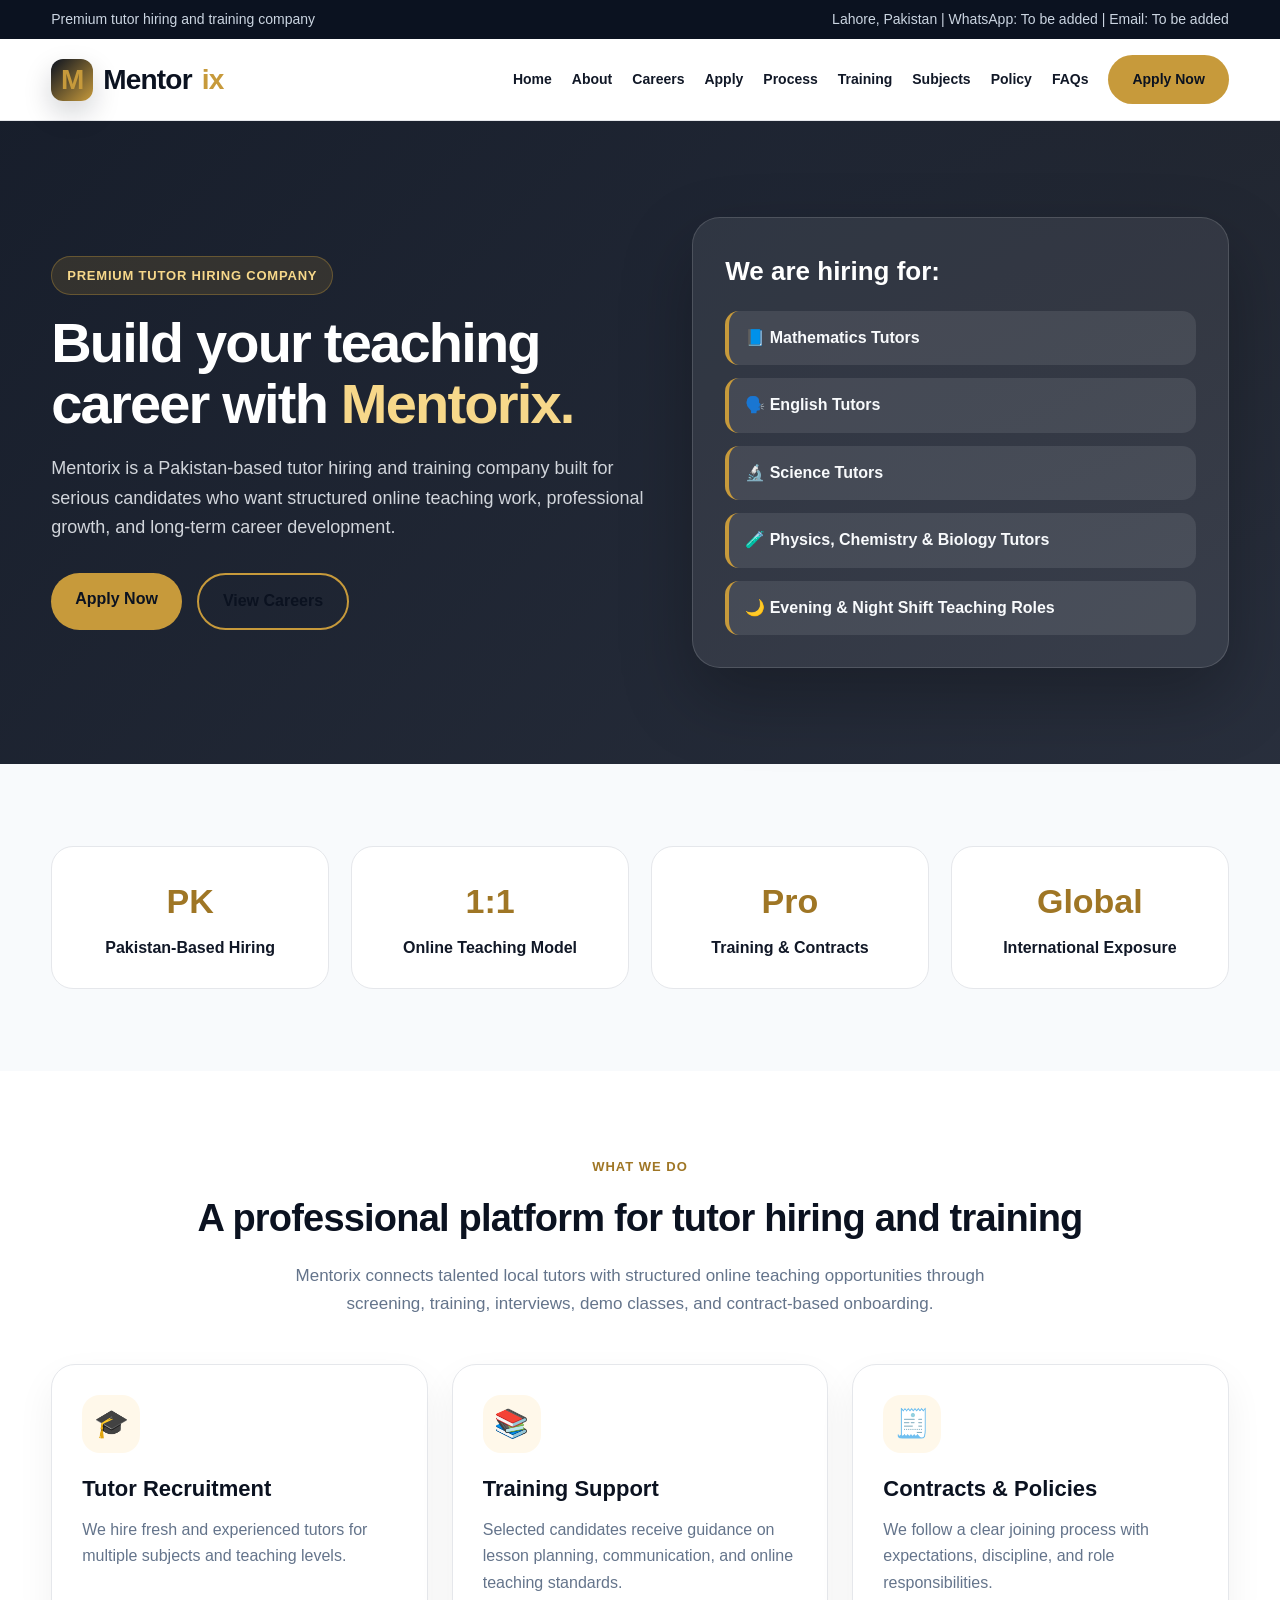
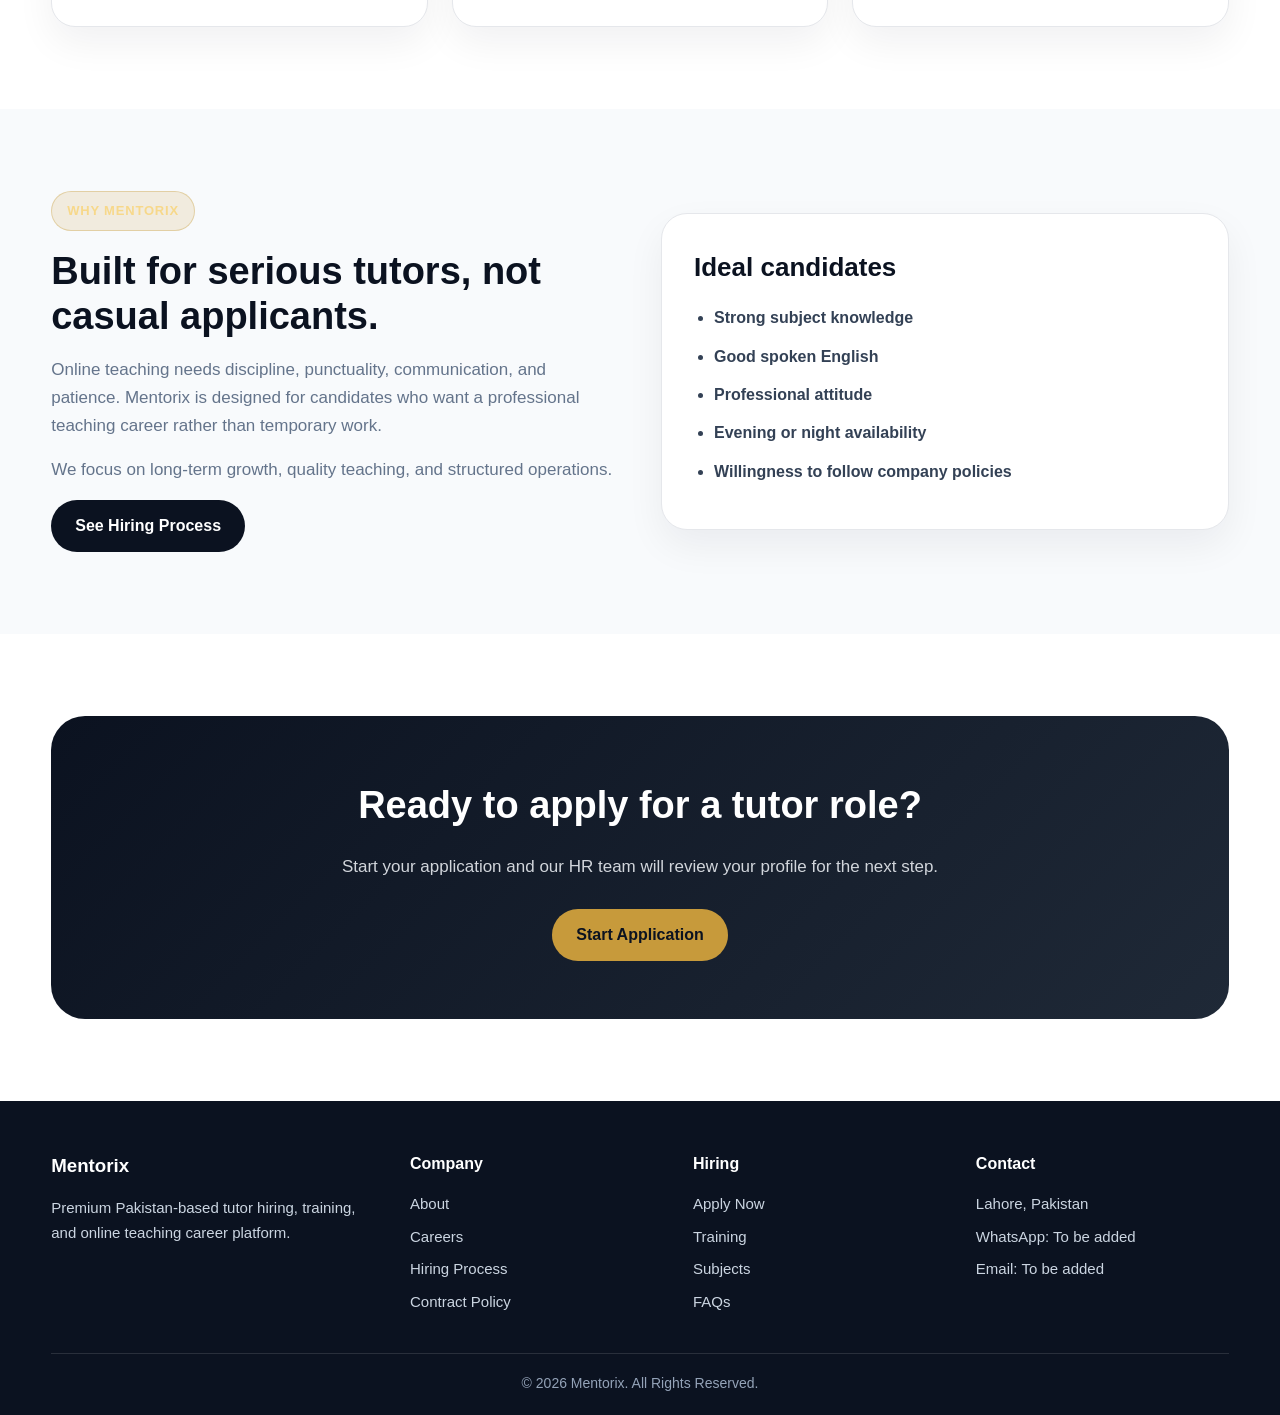
==== index.html @ f1aac7a6 "Add files via upload" ====
<!DOCTYPE html>
<html lang="en">
<head>
  <meta charset="UTF-8">
  <meta name="viewport" content="width=device-width, initial-scale=1.0">
  <title>Mentorix | Online Teaching Jobs in Pakistan</title>
  <meta name="description" content="Premium Pakistan-based tutor hiring and training company.">
  <link rel="stylesheet" href="style.css">
</head>
<body>
  <div class="topbar">
    <div class="container">
      <span>Premium tutor hiring and training company</span>
      <span>Lahore, Pakistan | WhatsApp: To be added | Email: To be added</span>
    </div>
  </div>
  <header>
    <div class="container navbar">
      <a href="index.html" class="logo"><span class="logo-mark">M</span> Mentor<span>ix</span></a>
      <nav><ul><li><a href="index.html">Home</a></li><li><a href="about.html">About</a></li><li><a href="careers.html">Careers</a></li><li><a href="apply.html">Apply</a></li><li><a href="hiring-process.html">Process</a></li><li><a href="training.html">Training</a></li><li><a href="subjects.html">Subjects</a></li><li><a href="contract-policy.html">Policy</a></li><li><a href="faqs.html">FAQs</a></li><li><a class="btn" href="apply.html">Apply Now</a></li></ul></nav>
    </div>
  </header>

  <main>
    <section class="hero">
  <div class="container hero-grid">
    <div>
      <span class="badge">Premium Tutor Hiring Company</span>
      <h1>Build your teaching career with <span>Mentorix.</span></h1>
      <p>Mentorix is a Pakistan-based tutor hiring and training company built for serious candidates who want structured online teaching work, professional growth, and long-term career development.</p>
      <div class="hero-actions">
        <a href="apply.html" class="btn">Apply Now</a>
        <a href="careers.html" class="btn outline">View Careers</a>
      </div>
    </div>
    <div class="hero-panel">
      <h3>We are hiring for:</h3>
      <div class="panel-list">
        <div>📘 Mathematics Tutors</div>
        <div>🗣️ English Tutors</div>
        <div>🔬 Science Tutors</div>
        <div>🧪 Physics, Chemistry & Biology Tutors</div>
        <div>🌙 Evening & Night Shift Teaching Roles</div>
      </div>
    </div>
  </div>
</section>
    
<section class="light">
  <div class="container grid-4">
    <div class="stat"><h3>PK</h3><p>Pakistan-Based Hiring</p></div>
    <div class="stat"><h3>1:1</h3><p>Online Teaching Model</p></div>
    <div class="stat"><h3>Pro</h3><p>Training & Contracts</p></div>
    <div class="stat"><h3>Global</h3><p>International Exposure</p></div>
  </div>
</section>

<section>
  <div class="container">
    <div class="section-title">
      <span>What We Do</span>
      <h2>A professional platform for tutor hiring and training</h2>
      <p>Mentorix connects talented local tutors with structured online teaching opportunities through screening, training, interviews, demo classes, and contract-based onboarding.</p>
    </div>
    <div class="grid-3">
      <div class="card"><div class="icon">🎓</div><h3>Tutor Recruitment</h3><p>We hire fresh and experienced tutors for multiple subjects and teaching levels.</p></div>
      <div class="card"><div class="icon">📚</div><h3>Training Support</h3><p>Selected candidates receive guidance on lesson planning, communication, and online teaching standards.</p></div>
      <div class="card"><div class="icon">🧾</div><h3>Contracts & Policies</h3><p>We follow a clear joining process with expectations, discipline, and role responsibilities.</p></div>
    </div>
  </div>
</section>

<section class="light">
  <div class="container two-col">
    <div class="content">
      <span class="badge">Why Mentorix</span>
      <h2>Built for serious tutors, not casual applicants.</h2>
      <p>Online teaching needs discipline, punctuality, communication, and patience. Mentorix is designed for candidates who want a professional teaching career rather than temporary work.</p>
      <p>We focus on long-term growth, quality teaching, and structured operations.</p>
      <a href="hiring-process.html" class="btn dark">See Hiring Process</a>
    </div>
    <div class="list-box">
      <h3>Ideal candidates</h3>
      <ul>
        <li>Strong subject knowledge</li>
        <li>Good spoken English</li>
        <li>Professional attitude</li>
        <li>Evening or night availability</li>
        <li>Willingness to follow company policies</li>
      </ul>
    </div>
  </div>
</section>

<section>
  <div class="container">
    <div class="cta">
      <h2>Ready to apply for a tutor role?</h2>
      <p>Start your application and our HR team will review your profile for the next step.</p>
      <a href="apply.html" class="btn">Start Application</a>
    </div>
  </div>
</section>

  </main>

  <footer>
    <div class="container footer-grid">
      <div>
        <h3>Mentorix</h3>
        <p>Premium Pakistan-based tutor hiring, training, and online teaching career platform.</p>
      </div>
      <div>
        <h4>Company</h4>
        <a href="about.html">About</a>
        <a href="careers.html">Careers</a>
        <a href="hiring-process.html">Hiring Process</a>
        <a href="contract-policy.html">Contract Policy</a>
      </div>
      <div>
        <h4>Hiring</h4>
        <a href="apply.html">Apply Now</a>
        <a href="training.html">Training</a>
        <a href="subjects.html">Subjects</a>
        <a href="faqs.html">FAQs</a>
      </div>
      <div>
        <h4>Contact</h4>
        <p>Lahore, Pakistan</p>
        <p>WhatsApp: To be added</p>
        <p>Email: To be added</p>
      </div>
    </div>
    <div class="container copyright">© 2026 Mentorix. All Rights Reserved.</div>
  </footer>
</body>
</html>
---- style.css ----
:root{
  --midnight:#0b1220;
  --navy:#111827;
  --slate:#334155;
  --muted:#64748b;
  --line:#e5e7eb;
  --soft:#f8fafc;
  --white:#ffffff;
  --gold:#c79a3b;
  --gold-dark:#9f7625;
  --emerald:#0f766e;
  --cream:#fff8ea;
}

*{margin:0;padding:0;box-sizing:border-box}
html{scroll-behavior:smooth}
body{
  font-family: Arial, Helvetica, sans-serif;
  color:var(--slate);
  background:var(--white);
  line-height:1.65;
}
a{text-decoration:none;color:inherit}
.container{width:92%;max-width:1180px;margin:auto}
.topbar{
  background:var(--midnight);
  color:#cbd5e1;
  font-size:14px;
  padding:8px 0;
}
.topbar .container{
  display:flex;
  justify-content:space-between;
  gap:20px;
  flex-wrap:wrap;
}
header{
  background:rgba(255,255,255,.96);
  border-bottom:1px solid var(--line);
  position:sticky;
  top:0;
  z-index:1000;
  backdrop-filter:blur(10px);
}
.navbar{
  display:flex;
  align-items:center;
  justify-content:space-between;
  padding:16px 0;
}
.logo{
  display:flex;
  align-items:center;
  gap:10px;
  font-size:28px;
  font-weight:900;
  color:var(--midnight);
  letter-spacing:-.8px;
}
.logo-mark{
  width:42px;
  height:42px;
  border-radius:12px;
  background:linear-gradient(135deg,var(--midnight),var(--gold));
  color:var(--white);
  display:inline-flex;
  align-items:center;
  justify-content:center;
  font-weight:900;
  box-shadow:0 12px 28px rgba(11,18,32,.18);
}
.logo span{color:var(--gold)}
nav ul{
  display:flex;
  align-items:center;
  gap:20px;
  list-style:none;
}
nav a{
  font-size:14px;
  font-weight:800;
  color:var(--navy);
}
nav a:hover{color:var(--gold-dark)}
.btn{
  display:inline-block;
  background:var(--gold);
  color:var(--midnight);
  padding:13px 24px;
  border-radius:999px;
  font-weight:900;
  border:0;
  cursor:pointer;
  transition:.25s;
}
.btn:hover{background:var(--gold-dark);color:var(--white);transform:translateY(-2px)}
.btn.dark{background:var(--midnight);color:var(--white)}
.btn.dark:hover{background:var(--navy)}
.btn.outline{
  background:transparent;
  border:2px solid var(--gold);
  color:var(--midnight);
}
.btn.outline:hover{background:var(--gold);color:var(--midnight)}
.hero{
  background:
    linear-gradient(135deg,rgba(11,18,32,.95),rgba(17,24,39,.9)),
    radial-gradient(circle at top right,rgba(199,154,59,.35),transparent 35%);
  color:var(--white);
  padding:96px 0;
}
.hero-grid{
  display:grid;
  grid-template-columns:1.05fr .95fr;
  gap:48px;
  align-items:center;
}
.badge{
  display:inline-block;
  background:rgba(199,154,59,.15);
  border:1px solid rgba(199,154,59,.35);
  color:#f7d88a;
  padding:8px 15px;
  border-radius:999px;
  font-size:13px;
  font-weight:900;
  text-transform:uppercase;
  letter-spacing:.8px;
  margin-bottom:18px;
}
.hero h1{
  font-size:56px;
  line-height:1.08;
  margin-bottom:20px;
  letter-spacing:-1.8px;
}
.hero h1 span{color:#f7d88a}
.hero p{
  color:#d1d5db;
  font-size:18px;
  max-width:650px;
  margin-bottom:30px;
}
.hero-actions{display:flex;gap:15px;flex-wrap:wrap}
.hero-panel{
  background:rgba(255,255,255,.08);
  border:1px solid rgba(255,255,255,.14);
  border-radius:28px;
  padding:32px;
  box-shadow:0 30px 70px rgba(0,0,0,.25);
}
.hero-panel h3{font-size:26px;margin-bottom:18px}
.panel-list{display:grid;gap:13px}
.panel-list div{
  background:rgba(255,255,255,.09);
  border-left:4px solid var(--gold);
  padding:14px 16px;
  border-radius:14px;
  color:#f8fafc;
  font-weight:800;
}
section{padding:82px 0}
.page-hero{
  background:linear-gradient(135deg,var(--midnight),#1f2937);
  color:var(--white);
  padding:74px 0;
}
.page-hero h1{
  font-size:46px;
  line-height:1.15;
  margin-bottom:14px;
}
.page-hero p{
  color:#d1d5db;
  max-width:760px;
  font-size:18px;
}
.section-title{text-align:center;margin-bottom:46px}
.section-title span{
  color:var(--gold-dark);
  font-weight:900;
  font-size:13px;
  text-transform:uppercase;
  letter-spacing:1px;
}
.section-title h2{
  font-size:38px;
  color:var(--midnight);
  margin:8px 0 12px;
  letter-spacing:-.8px;
}
.section-title p{
  max-width:760px;
  margin:auto;
  color:var(--muted);
  font-size:17px;
}
.light{background:var(--soft)}
.grid-3{display:grid;grid-template-columns:repeat(3,1fr);gap:24px}
.grid-4{display:grid;grid-template-columns:repeat(4,1fr);gap:22px}
.two-col{display:grid;grid-template-columns:1fr 1fr;gap:42px;align-items:center}
.card{
  background:var(--white);
  border:1px solid var(--line);
  border-radius:24px;
  padding:30px;
  box-shadow:0 16px 38px rgba(15,23,42,.06);
  transition:.25s;
}
.card:hover{transform:translateY(-5px);box-shadow:0 24px 55px rgba(15,23,42,.1)}
.icon{
  width:58px;height:58px;border-radius:18px;
  background:var(--cream);
  color:var(--gold-dark);
  display:flex;align-items:center;justify-content:center;
  font-size:28px;margin-bottom:18px;
}
.card h3{font-size:22px;color:var(--midnight);margin-bottom:10px}
.card p,.card li{color:var(--muted)}
.card ul{padding-left:18px;margin-top:12px}
.card li{margin-bottom:8px}
.content h2{
  font-size:38px;
  color:var(--midnight);
  line-height:1.2;
  margin-bottom:16px;
}
.content p{color:var(--muted);font-size:17px;margin-bottom:16px}
.list-box{
  background:var(--white);
  border:1px solid var(--line);
  border-radius:26px;
  padding:32px;
  box-shadow:0 16px 38px rgba(15,23,42,.06);
}
.list-box h3{color:var(--midnight);font-size:26px;margin-bottom:16px}
.list-box ul{padding-left:20px}
.list-box li{margin-bottom:12px;font-weight:700;color:var(--slate)}
.stat{
  background:var(--white);
  border:1px solid var(--line);
  border-radius:22px;
  text-align:center;
  padding:26px;
}
.stat h3{font-size:34px;color:var(--gold-dark);margin-bottom:6px}
.stat p{font-weight:800;color:var(--navy)}
.step{
  width:48px;height:48px;border-radius:50%;
  background:var(--midnight);
  color:var(--white);
  display:flex;align-items:center;justify-content:center;
  font-weight:900;
  margin-bottom:18px;
}
.subject-box{
  background:var(--white);
  border:1px solid var(--line);
  border-radius:18px;
  padding:24px;
  text-align:center;
  font-weight:900;
  color:var(--midnight);
  box-shadow:0 10px 24px rgba(15,23,42,.04);
}
.form-wrap{
  display:grid;
  grid-template-columns:.9fr 1.1fr;
  gap:34px;
  align-items:start;
}
form,.info-box{
  background:var(--white);
  border:1px solid var(--line);
  border-radius:26px;
  padding:34px;
  box-shadow:0 16px 38px rgba(15,23,42,.06);
}
form h3,.info-box h3{font-size:26px;color:var(--midnight);margin-bottom:16px}
.form-row{display:grid;grid-template-columns:1fr 1fr;gap:16px}
input,select,textarea{
  width:100%;
  padding:14px 16px;
  border:1px solid #cbd5e1;
  border-radius:14px;
  margin-bottom:16px;
  font-size:15px;
  font-family:inherit;
  outline:none;
}
input:focus,select:focus,textarea:focus{
  border-color:var(--gold);
  box-shadow:0 0 0 3px rgba(199,154,59,.15);
}
textarea{min-height:120px;resize:vertical}
.cta{
  background:linear-gradient(135deg,var(--midnight),#1f2937);
  color:var(--white);
  border-radius:34px;
  text-align:center;
  padding:58px 30px;
}
.cta h2{font-size:38px;margin-bottom:16px}
.cta p{max-width:760px;margin:0 auto 28px;color:#d1d5db;font-size:17px}
footer{
  background:var(--midnight);
  color:#cbd5e1;
  padding:50px 0 20px;
}
.footer-grid{
  display:grid;
  grid-template-columns:1.3fr 1fr 1fr 1fr;
  gap:30px;
  margin-bottom:30px;
}
footer h3,footer h4{color:var(--white);margin-bottom:14px}
footer p,footer a{display:block;color:#cbd5e1;font-size:15px;margin-bottom:8px}
.copyright{
  border-top:1px solid rgba(255,255,255,.12);
  padding-top:18px;
  text-align:center;
  color:#94a3b8;
  font-size:14px;
}
@media(max-width:980px){
  .hero-grid,.two-col,.form-wrap{grid-template-columns:1fr}
  .grid-3{grid-template-columns:repeat(2,1fr)}
  .grid-4,.footer-grid{grid-template-columns:repeat(2,1fr)}
  .hero h1{font-size:42px}
}
@media(max-width:720px){
  nav ul{display:none}
  .hero{padding:70px 0}
  .hero h1{font-size:36px}
  .page-hero h1,.section-title h2,.content h2,.cta h2{font-size:30px}
  .grid-3,.grid-4,.footer-grid,.form-row{grid-template-columns:1fr}
  .hero-panel,form,.info-box,.list-box{padding:26px}
}
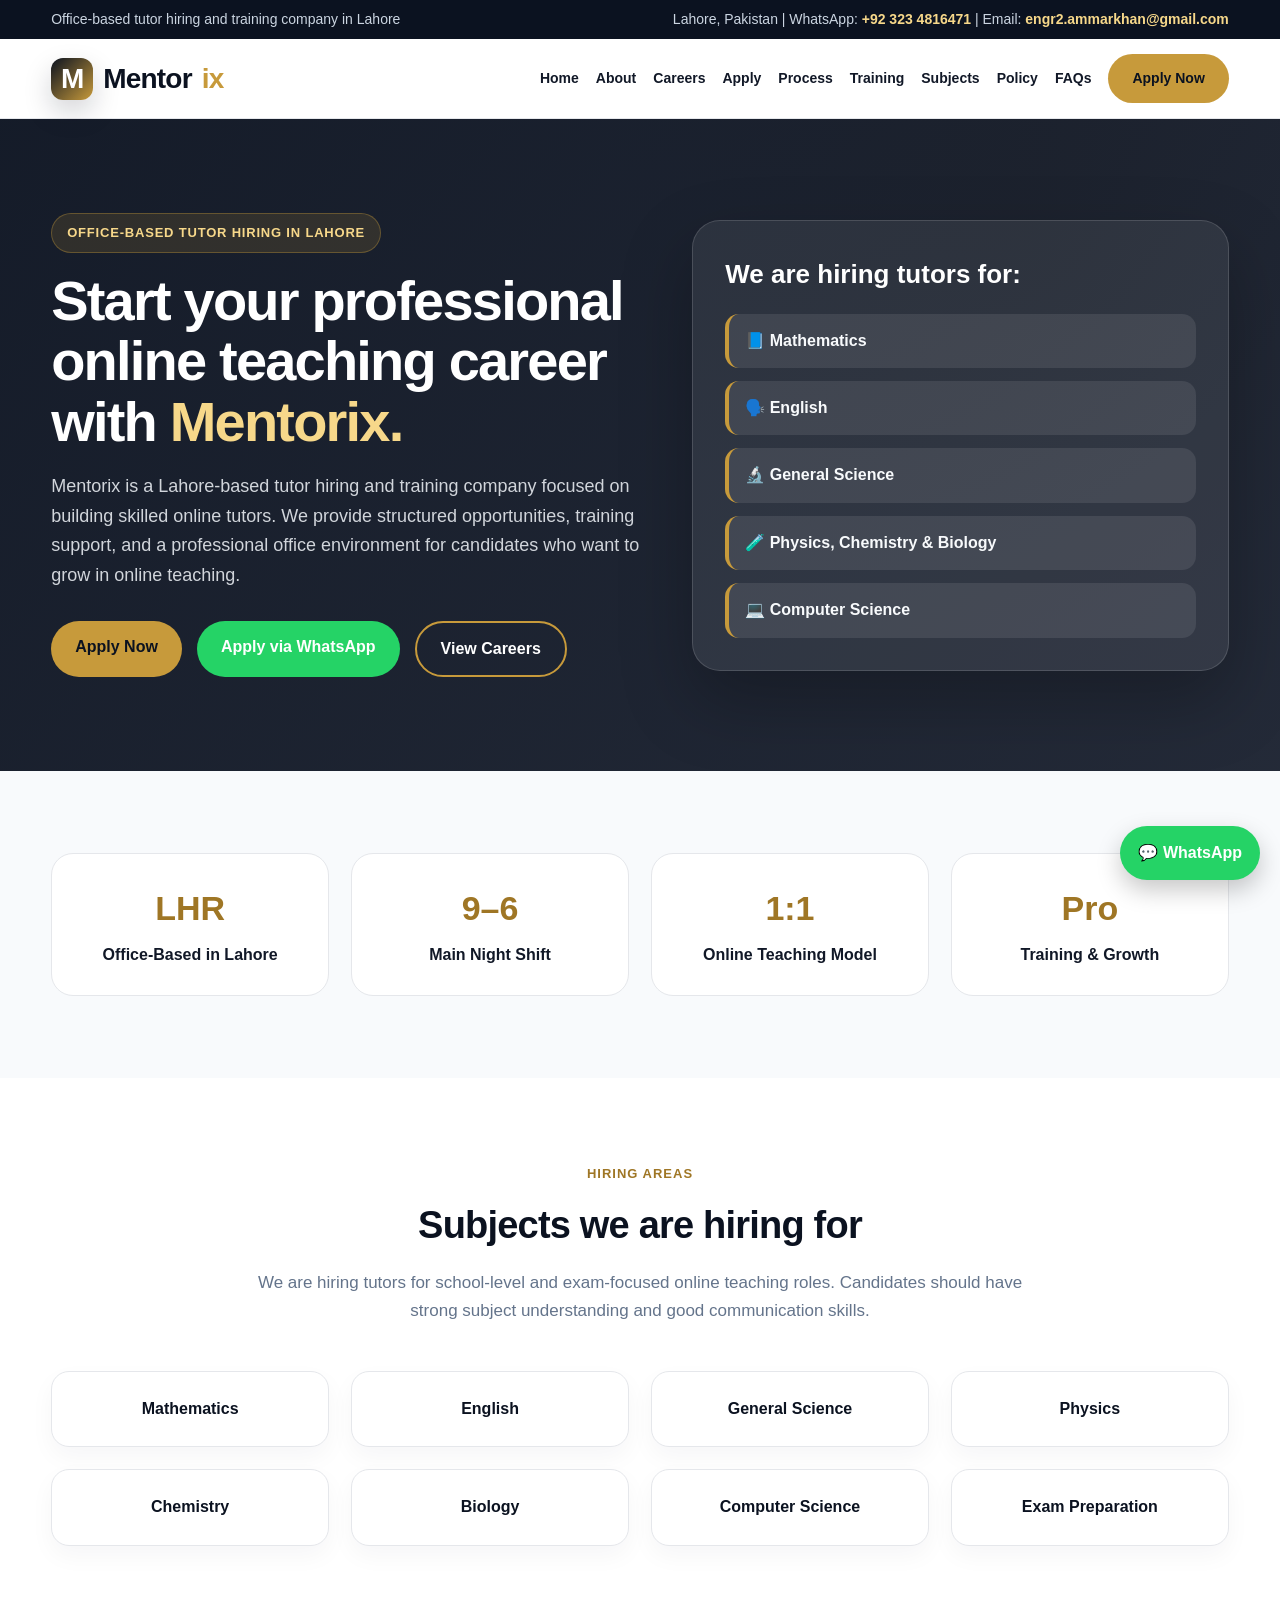
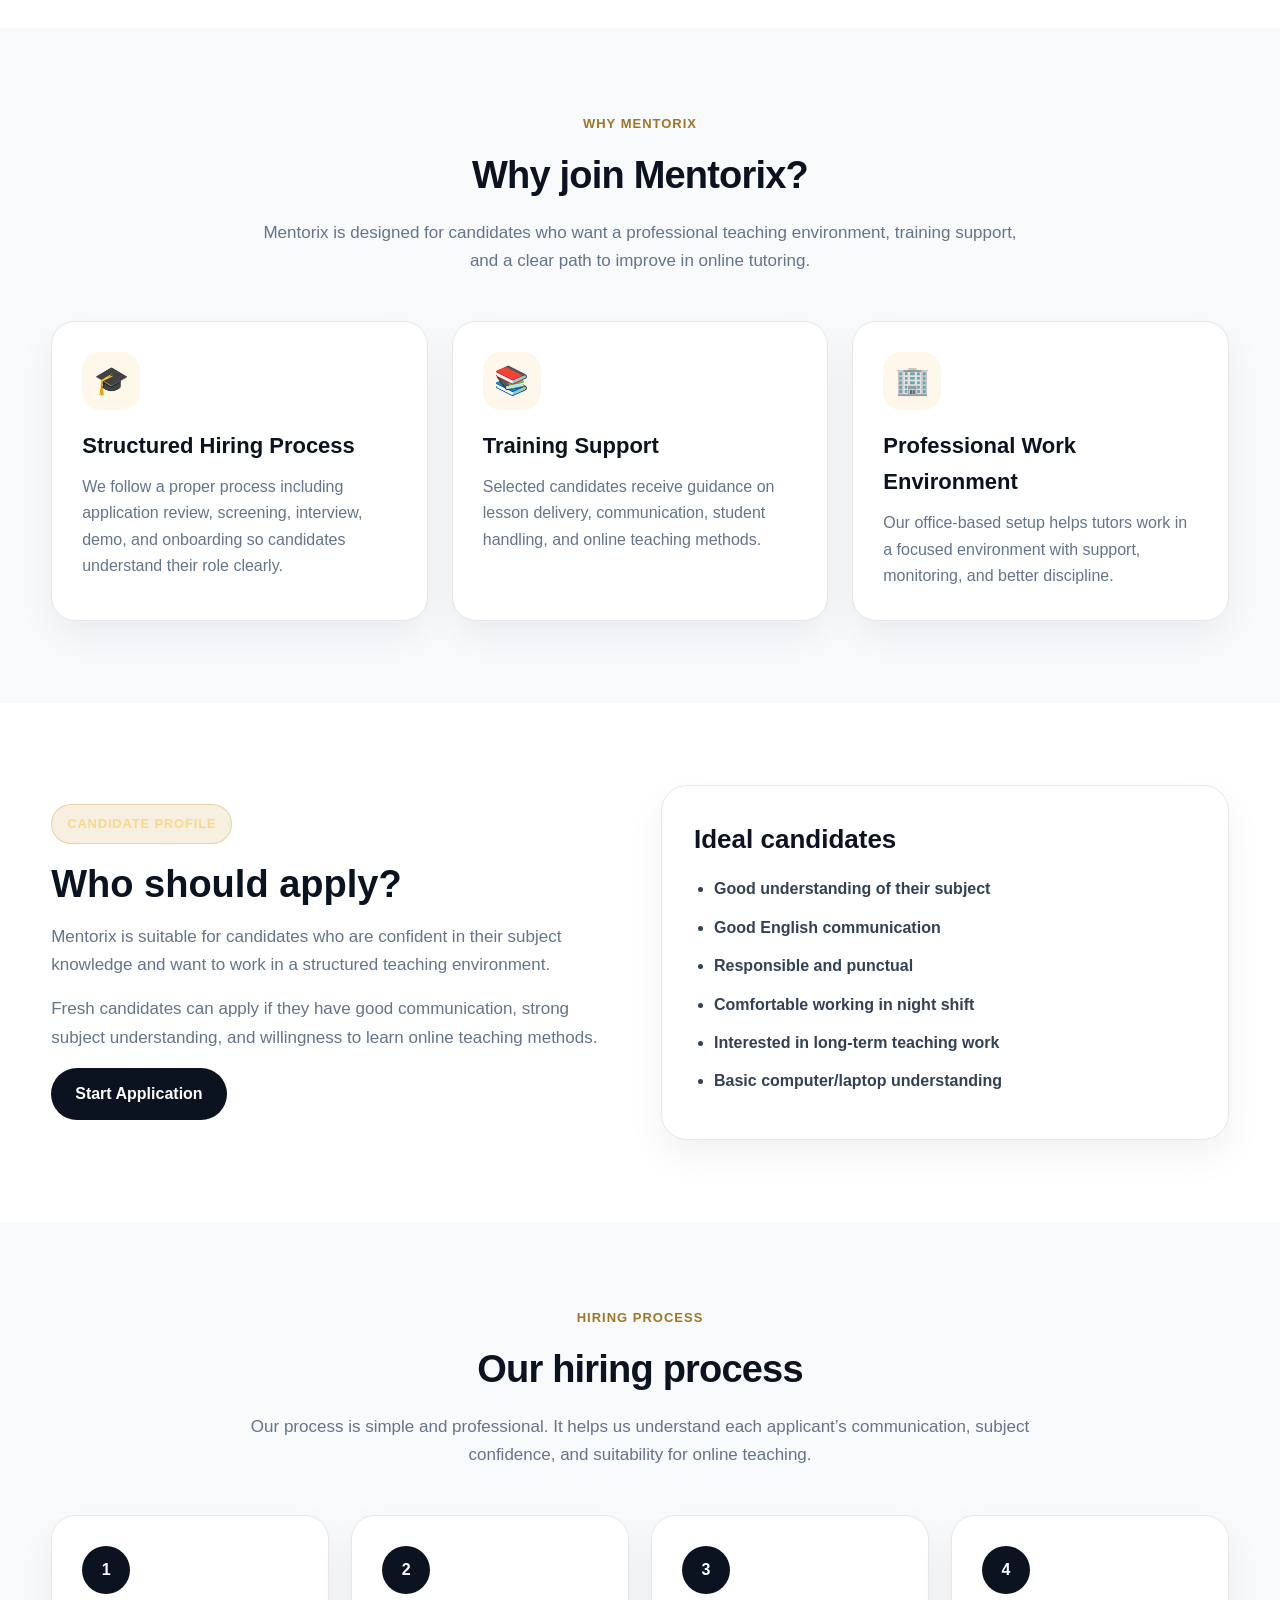
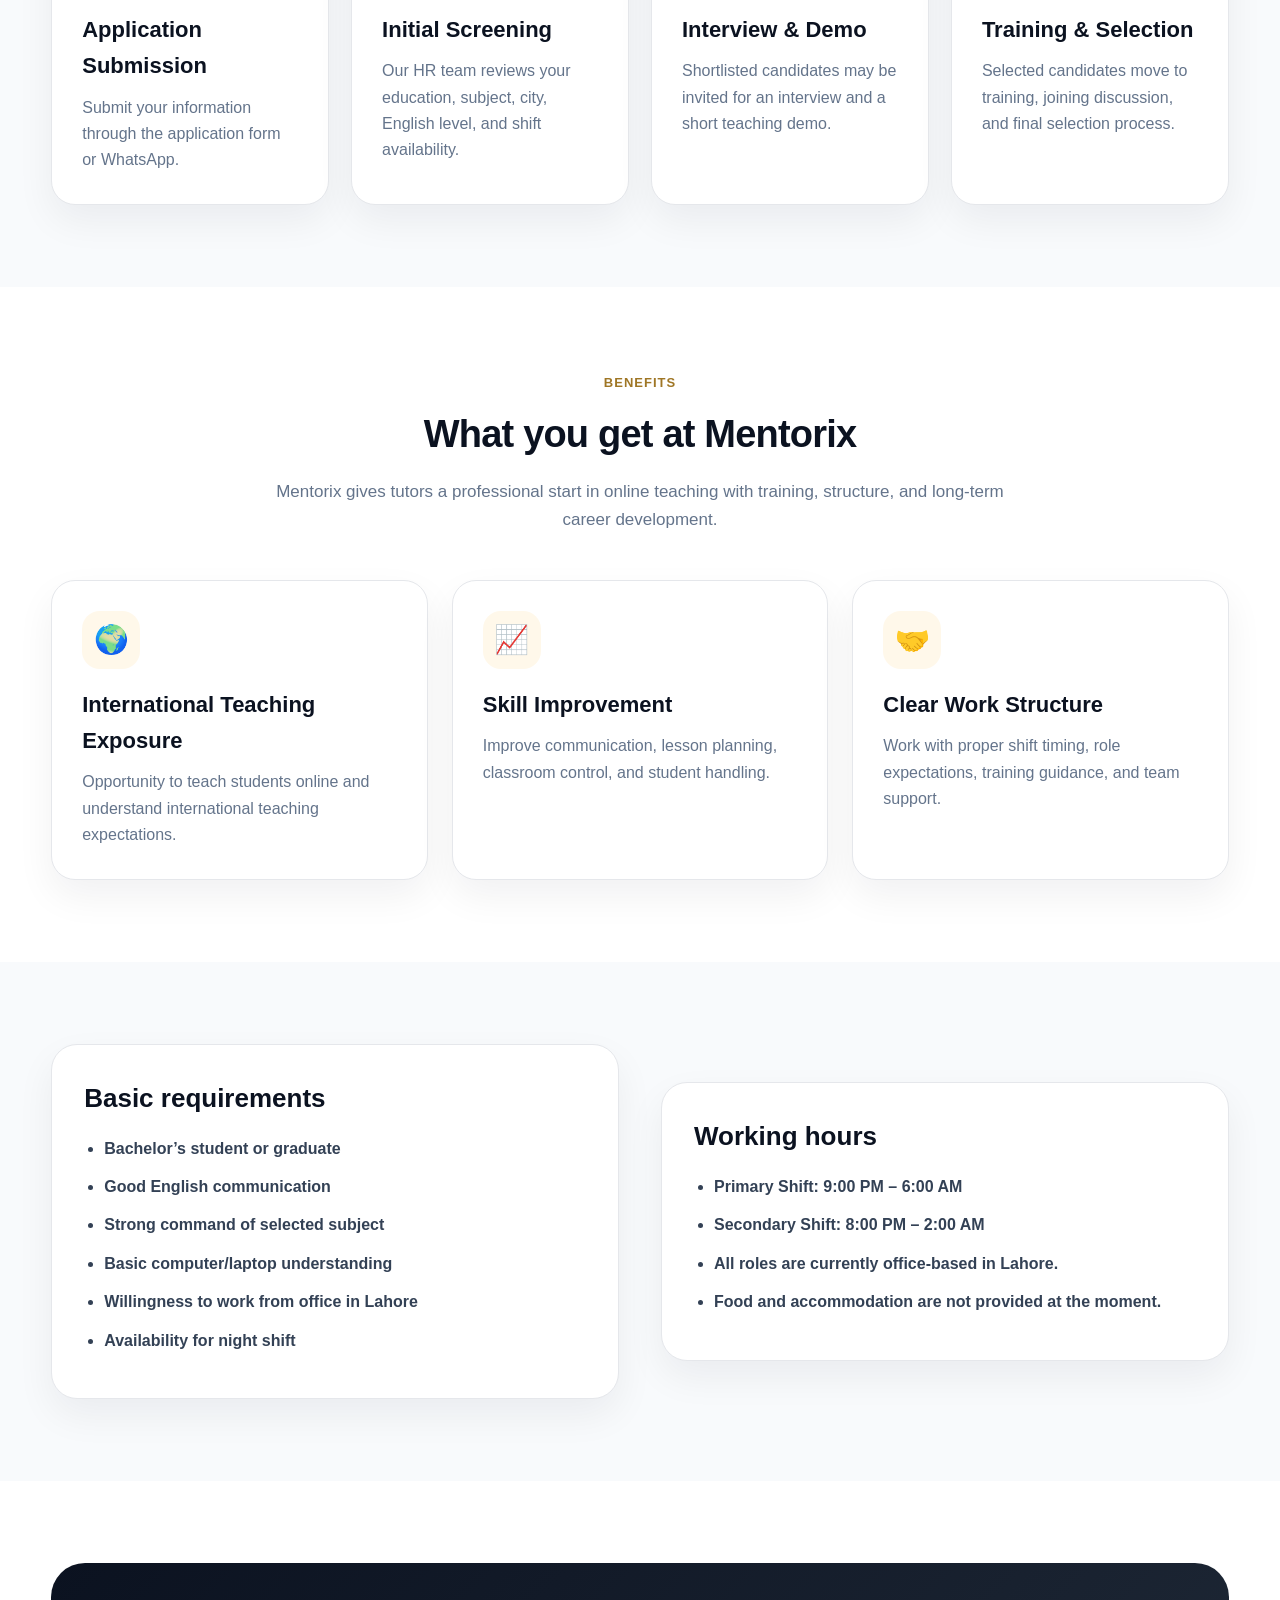
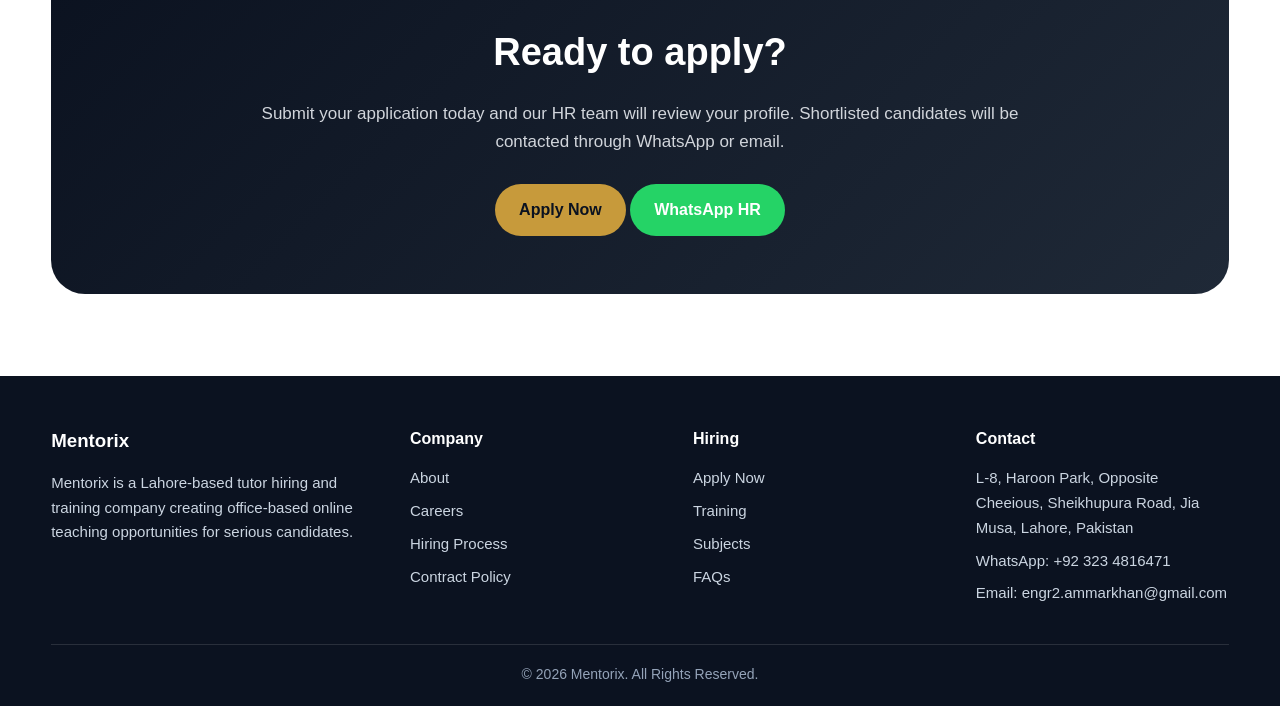
==== commit 70accc9b: "Add files via upload" ====
--- a/index.html
+++ b/index.html
@@ -3,101 +3,185 @@
 <head>
   <meta charset="UTF-8">
   <meta name="viewport" content="width=device-width, initial-scale=1.0">
-  <title>Mentorix | Online Teaching Jobs in Pakistan</title>
-  <meta name="description" content="Premium Pakistan-based tutor hiring and training company.">
+  <title>Mentorix | Online Teaching Jobs in Lahore</title>
+  <meta name="description" content="Mentorix is a Lahore-based tutor hiring and training company for office-based online teaching roles.">
   <link rel="stylesheet" href="style.css">
 </head>
 <body>
   <div class="topbar">
     <div class="container">
-      <span>Premium tutor hiring and training company</span>
-      <span>Lahore, Pakistan | WhatsApp: To be added | Email: To be added</span>
-    </div>
-  </div>
+      <span>Office-based tutor hiring and training company in Lahore</span>
+      <span>Lahore, Pakistan | WhatsApp: <a href="https://wa.me/923234816471" target="_blank">+92 323 4816471</a> | Email: <a href="mailto:engr2.ammarkhan@gmail.com">engr2.ammarkhan@gmail.com</a></span>
+    </div>
+  </div>
+
   <header>
     <div class="container navbar">
-      <a href="index.html" class="logo"><span class="logo-mark">M</span> Mentor<span>ix</span></a>
-      <nav><ul><li><a href="index.html">Home</a></li><li><a href="about.html">About</a></li><li><a href="careers.html">Careers</a></li><li><a href="apply.html">Apply</a></li><li><a href="hiring-process.html">Process</a></li><li><a href="training.html">Training</a></li><li><a href="subjects.html">Subjects</a></li><li><a href="contract-policy.html">Policy</a></li><li><a href="faqs.html">FAQs</a></li><li><a class="btn" href="apply.html">Apply Now</a></li></ul></nav>
+      <a href="index.html" class="logo"><span class="logo-mark">M</span> Mentor<span class="gold">ix</span></a>
+      <nav>
+        <ul><li><a href="index.html">Home</a></li><li><a href="about.html">About</a></li><li><a href="careers.html">Careers</a></li><li><a href="apply.html">Apply</a></li><li><a href="hiring-process.html">Process</a></li><li><a href="training.html">Training</a></li><li><a href="subjects.html">Subjects</a></li><li><a href="contract-policy.html">Policy</a></li><li><a href="faqs.html">FAQs</a></li><li><a class="btn" href="apply.html">Apply Now</a></li></ul>
+      </nav>
     </div>
   </header>
 
   <main>
-    <section class="hero">
+    
+<section class="hero">
   <div class="container hero-grid">
     <div>
-      <span class="badge">Premium Tutor Hiring Company</span>
-      <h1>Build your teaching career with <span>Mentorix.</span></h1>
-      <p>Mentorix is a Pakistan-based tutor hiring and training company built for serious candidates who want structured online teaching work, professional growth, and long-term career development.</p>
+      <span class="badge">Office-Based Tutor Hiring in Lahore</span>
+      <h1>Start your professional online teaching career with <span>Mentorix.</span></h1>
+      <p>Mentorix is a Lahore-based tutor hiring and training company focused on building skilled online tutors. We provide structured opportunities, training support, and a professional office environment for candidates who want to grow in online teaching.</p>
       <div class="hero-actions">
         <a href="apply.html" class="btn">Apply Now</a>
+        <a href="https://wa.me/923234816471?text=Hello%20Mentorix%2C%20I%20want%20to%20apply%20as%20a%20tutor." target="_blank" class="btn whatsapp">Apply via WhatsApp</a>
         <a href="careers.html" class="btn outline">View Careers</a>
       </div>
     </div>
     <div class="hero-panel">
-      <h3>We are hiring for:</h3>
+      <h3>We are hiring tutors for:</h3>
       <div class="panel-list">
-        <div>📘 Mathematics Tutors</div>
-        <div>🗣️ English Tutors</div>
-        <div>🔬 Science Tutors</div>
-        <div>🧪 Physics, Chemistry & Biology Tutors</div>
-        <div>🌙 Evening & Night Shift Teaching Roles</div>
-      </div>
-    </div>
-  </div>
-</section>
+        <div>📘 Mathematics</div>
+        <div>🗣️ English</div>
+        <div>🔬 General Science</div>
+        <div>🧪 Physics, Chemistry & Biology</div>
+        <div>💻 Computer Science</div>
+      </div>
+    </div>
+  </div>
+</section>
+
     
 <section class="light">
   <div class="container grid-4">
-    <div class="stat"><h3>PK</h3><p>Pakistan-Based Hiring</p></div>
+    <div class="stat"><h3>LHR</h3><p>Office-Based in Lahore</p></div>
+    <div class="stat"><h3>9–6</h3><p>Main Night Shift</p></div>
     <div class="stat"><h3>1:1</h3><p>Online Teaching Model</p></div>
-    <div class="stat"><h3>Pro</h3><p>Training & Contracts</p></div>
-    <div class="stat"><h3>Global</h3><p>International Exposure</p></div>
-  </div>
-</section>
-
-<section>
-  <div class="container">
-    <div class="section-title">
-      <span>What We Do</span>
-      <h2>A professional platform for tutor hiring and training</h2>
-      <p>Mentorix connects talented local tutors with structured online teaching opportunities through screening, training, interviews, demo classes, and contract-based onboarding.</p>
+    <div class="stat"><h3>Pro</h3><p>Training & Growth</p></div>
+  </div>
+</section>
+
+<section>
+  <div class="container">
+    <div class="section-title">
+      <span>Hiring Areas</span>
+      <h2>Subjects we are hiring for</h2>
+      <p>We are hiring tutors for school-level and exam-focused online teaching roles. Candidates should have strong subject understanding and good communication skills.</p>
+    </div>
+    <div class="grid-4">
+      <div class="subject-box">Mathematics</div>
+      <div class="subject-box">English</div>
+      <div class="subject-box">General Science</div>
+      <div class="subject-box">Physics</div>
+      <div class="subject-box">Chemistry</div>
+      <div class="subject-box">Biology</div>
+      <div class="subject-box">Computer Science</div>
+      <div class="subject-box">Exam Preparation</div>
+    </div>
+  </div>
+</section>
+
+<section class="light">
+  <div class="container">
+    <div class="section-title">
+      <span>Why Mentorix</span>
+      <h2>Why join Mentorix?</h2>
+      <p>Mentorix is designed for candidates who want a professional teaching environment, training support, and a clear path to improve in online tutoring.</p>
     </div>
     <div class="grid-3">
-      <div class="card"><div class="icon">🎓</div><h3>Tutor Recruitment</h3><p>We hire fresh and experienced tutors for multiple subjects and teaching levels.</p></div>
-      <div class="card"><div class="icon">📚</div><h3>Training Support</h3><p>Selected candidates receive guidance on lesson planning, communication, and online teaching standards.</p></div>
-      <div class="card"><div class="icon">🧾</div><h3>Contracts & Policies</h3><p>We follow a clear joining process with expectations, discipline, and role responsibilities.</p></div>
-    </div>
-  </div>
-</section>
-
-<section class="light">
+      <div class="card"><div class="icon">🎓</div><h3>Structured Hiring Process</h3><p>We follow a proper process including application review, screening, interview, demo, and onboarding so candidates understand their role clearly.</p></div>
+      <div class="card"><div class="icon">📚</div><h3>Training Support</h3><p>Selected candidates receive guidance on lesson delivery, communication, student handling, and online teaching methods.</p></div>
+      <div class="card"><div class="icon">🏢</div><h3>Professional Work Environment</h3><p>Our office-based setup helps tutors work in a focused environment with support, monitoring, and better discipline.</p></div>
+    </div>
+  </div>
+</section>
+
+<section>
   <div class="container two-col">
     <div class="content">
-      <span class="badge">Why Mentorix</span>
-      <h2>Built for serious tutors, not casual applicants.</h2>
-      <p>Online teaching needs discipline, punctuality, communication, and patience. Mentorix is designed for candidates who want a professional teaching career rather than temporary work.</p>
-      <p>We focus on long-term growth, quality teaching, and structured operations.</p>
-      <a href="hiring-process.html" class="btn dark">See Hiring Process</a>
+      <span class="badge">Candidate Profile</span>
+      <h2>Who should apply?</h2>
+      <p>Mentorix is suitable for candidates who are confident in their subject knowledge and want to work in a structured teaching environment.</p>
+      <p>Fresh candidates can apply if they have good communication, strong subject understanding, and willingness to learn online teaching methods.</p>
+      <a href="apply.html" class="btn dark">Start Application</a>
     </div>
     <div class="list-box">
       <h3>Ideal candidates</h3>
       <ul>
-        <li>Strong subject knowledge</li>
-        <li>Good spoken English</li>
-        <li>Professional attitude</li>
-        <li>Evening or night availability</li>
-        <li>Willingness to follow company policies</li>
+        <li>Good understanding of their subject</li>
+        <li>Good English communication</li>
+        <li>Responsible and punctual</li>
+        <li>Comfortable working in night shift</li>
+        <li>Interested in long-term teaching work</li>
+        <li>Basic computer/laptop understanding</li>
       </ul>
     </div>
   </div>
 </section>
 
+<section class="light">
+  <div class="container">
+    <div class="section-title">
+      <span>Hiring Process</span>
+      <h2>Our hiring process</h2>
+      <p>Our process is simple and professional. It helps us understand each applicant’s communication, subject confidence, and suitability for online teaching.</p>
+    </div>
+    <div class="grid-4">
+      <div class="card"><div class="step">1</div><h3>Application Submission</h3><p>Submit your information through the application form or WhatsApp.</p></div>
+      <div class="card"><div class="step">2</div><h3>Initial Screening</h3><p>Our HR team reviews your education, subject, city, English level, and shift availability.</p></div>
+      <div class="card"><div class="step">3</div><h3>Interview & Demo</h3><p>Shortlisted candidates may be invited for an interview and a short teaching demo.</p></div>
+      <div class="card"><div class="step">4</div><h3>Training & Selection</h3><p>Selected candidates move to training, joining discussion, and final selection process.</p></div>
+    </div>
+  </div>
+</section>
+
+<section>
+  <div class="container">
+    <div class="section-title">
+      <span>Benefits</span>
+      <h2>What you get at Mentorix</h2>
+      <p>Mentorix gives tutors a professional start in online teaching with training, structure, and long-term career development.</p>
+    </div>
+    <div class="grid-3">
+      <div class="card"><div class="icon">🌍</div><h3>International Teaching Exposure</h3><p>Opportunity to teach students online and understand international teaching expectations.</p></div>
+      <div class="card"><div class="icon">📈</div><h3>Skill Improvement</h3><p>Improve communication, lesson planning, classroom control, and student handling.</p></div>
+      <div class="card"><div class="icon">🤝</div><h3>Clear Work Structure</h3><p>Work with proper shift timing, role expectations, training guidance, and team support.</p></div>
+    </div>
+  </div>
+</section>
+
+<section class="light">
+  <div class="container two-col">
+    <div class="list-box">
+      <h3>Basic requirements</h3>
+      <ul>
+        <li>Bachelor’s student or graduate</li>
+        <li>Good English communication</li>
+        <li>Strong command of selected subject</li>
+        <li>Basic computer/laptop understanding</li>
+        <li>Willingness to work from office in Lahore</li>
+        <li>Availability for night shift</li>
+      </ul>
+    </div>
+    <div class="list-box">
+      <h3>Working hours</h3>
+      <ul>
+        <li><strong>Primary Shift:</strong> 9:00 PM – 6:00 AM</li>
+        <li><strong>Secondary Shift:</strong> 8:00 PM – 2:00 AM</li>
+        <li>All roles are currently office-based in Lahore.</li>
+        <li>Food and accommodation are not provided at the moment.</li>
+      </ul>
+    </div>
+  </div>
+</section>
+
 <section>
   <div class="container">
     <div class="cta">
-      <h2>Ready to apply for a tutor role?</h2>
-      <p>Start your application and our HR team will review your profile for the next step.</p>
-      <a href="apply.html" class="btn">Start Application</a>
+      <h2>Ready to apply?</h2>
+      <p>Submit your application today and our HR team will review your profile. Shortlisted candidates will be contacted through WhatsApp or email.</p>
+      <a href="apply.html" class="btn">Apply Now</a>
+      <a href="https://wa.me/923234816471?text=Hello%20Mentorix%2C%20I%20want%20to%20apply%20as%20a%20tutor." target="_blank" class="btn whatsapp">WhatsApp HR</a>
     </div>
   </div>
 </section>
@@ -108,7 +192,7 @@
     <div class="container footer-grid">
       <div>
         <h3>Mentorix</h3>
-        <p>Premium Pakistan-based tutor hiring, training, and online teaching career platform.</p>
+        <p>Mentorix is a Lahore-based tutor hiring and training company creating office-based online teaching opportunities for serious candidates.</p>
       </div>
       <div>
         <h4>Company</h4>
@@ -126,12 +210,15 @@
       </div>
       <div>
         <h4>Contact</h4>
-        <p>Lahore, Pakistan</p>
-        <p>WhatsApp: To be added</p>
-        <p>Email: To be added</p>
+        <p>L-8, Haroon Park, Opposite Cheeious, Sheikhupura Road, Jia Musa, Lahore, Pakistan</p>
+        <a href="https://wa.me/923234816471" target="_blank">WhatsApp: +92 323 4816471</a>
+        <a href="mailto:engr2.ammarkhan@gmail.com">Email: engr2.ammarkhan@gmail.com</a>
       </div>
     </div>
     <div class="container copyright">© 2026 Mentorix. All Rights Reserved.</div>
   </footer>
+
+  <a class="floating-whatsapp" href="https://wa.me/923234816471?text=Hello%20Mentorix%2C%20I%20want%20to%20apply%20as%20a%20tutor." target="_blank">💬 WhatsApp</a>
+  
 </body>
 </html>
--- a/style.css
+++ b/style.css
@@ -1,3 +1,4 @@
+
 :root{
   --midnight:#0b1220;
   --navy:#111827;
@@ -8,331 +9,93 @@
   --white:#ffffff;
   --gold:#c79a3b;
   --gold-dark:#9f7625;
-  --emerald:#0f766e;
   --cream:#fff8ea;
+  --success:#25D366;
 }
-
 *{margin:0;padding:0;box-sizing:border-box}
 html{scroll-behavior:smooth}
-body{
-  font-family: Arial, Helvetica, sans-serif;
-  color:var(--slate);
-  background:var(--white);
-  line-height:1.65;
-}
+body{font-family:Arial,Helvetica,sans-serif;color:var(--slate);background:var(--white);line-height:1.65}
 a{text-decoration:none;color:inherit}
 .container{width:92%;max-width:1180px;margin:auto}
-.topbar{
-  background:var(--midnight);
-  color:#cbd5e1;
-  font-size:14px;
-  padding:8px 0;
-}
-.topbar .container{
-  display:flex;
-  justify-content:space-between;
-  gap:20px;
-  flex-wrap:wrap;
-}
-header{
-  background:rgba(255,255,255,.96);
-  border-bottom:1px solid var(--line);
-  position:sticky;
-  top:0;
-  z-index:1000;
-  backdrop-filter:blur(10px);
-}
-.navbar{
-  display:flex;
-  align-items:center;
-  justify-content:space-between;
-  padding:16px 0;
-}
-.logo{
-  display:flex;
-  align-items:center;
-  gap:10px;
-  font-size:28px;
-  font-weight:900;
-  color:var(--midnight);
-  letter-spacing:-.8px;
-}
-.logo-mark{
-  width:42px;
-  height:42px;
-  border-radius:12px;
-  background:linear-gradient(135deg,var(--midnight),var(--gold));
-  color:var(--white);
-  display:inline-flex;
-  align-items:center;
-  justify-content:center;
-  font-weight:900;
-  box-shadow:0 12px 28px rgba(11,18,32,.18);
-}
-.logo span{color:var(--gold)}
-nav ul{
-  display:flex;
-  align-items:center;
-  gap:20px;
-  list-style:none;
-}
-nav a{
-  font-size:14px;
-  font-weight:800;
-  color:var(--navy);
-}
+.topbar{background:var(--midnight);color:#cbd5e1;font-size:14px;padding:8px 0}
+.topbar .container{display:flex;justify-content:space-between;gap:20px;flex-wrap:wrap}
+.topbar a{color:#f7d88a;font-weight:800}
+header{background:rgba(255,255,255,.97);border-bottom:1px solid var(--line);position:sticky;top:0;z-index:1000;backdrop-filter:blur(10px)}
+.navbar{display:flex;align-items:center;justify-content:space-between;padding:15px 0}
+.logo{display:flex;align-items:center;gap:10px;font-size:28px;font-weight:900;color:var(--midnight);letter-spacing:-.8px}
+.logo-mark{width:42px;height:42px;border-radius:12px;background:linear-gradient(135deg,var(--midnight),var(--gold));color:white;display:inline-flex;align-items:center;justify-content:center;font-weight:900;box-shadow:0 12px 28px rgba(11,18,32,.18)}
+.logo .gold{color:var(--gold)}
+nav ul{display:flex;align-items:center;gap:17px;list-style:none}
+nav a{font-size:14px;font-weight:800;color:var(--navy)}
 nav a:hover{color:var(--gold-dark)}
-.btn{
-  display:inline-block;
-  background:var(--gold);
-  color:var(--midnight);
-  padding:13px 24px;
-  border-radius:999px;
-  font-weight:900;
-  border:0;
-  cursor:pointer;
-  transition:.25s;
-}
-.btn:hover{background:var(--gold-dark);color:var(--white);transform:translateY(-2px)}
-.btn.dark{background:var(--midnight);color:var(--white)}
+.btn{display:inline-block;background:var(--gold);color:var(--midnight);padding:13px 24px;border-radius:999px;font-weight:900;border:0;cursor:pointer;transition:.25s}
+.btn:hover{background:var(--gold-dark);color:white;transform:translateY(-2px)}
+.btn.dark{background:var(--midnight);color:white}
 .btn.dark:hover{background:var(--navy)}
-.btn.outline{
-  background:transparent;
-  border:2px solid var(--gold);
-  color:var(--midnight);
-}
+.btn.outline{background:transparent;border:2px solid var(--gold);color:white}
 .btn.outline:hover{background:var(--gold);color:var(--midnight)}
-.hero{
-  background:
-    linear-gradient(135deg,rgba(11,18,32,.95),rgba(17,24,39,.9)),
-    radial-gradient(circle at top right,rgba(199,154,59,.35),transparent 35%);
-  color:var(--white);
-  padding:96px 0;
-}
-.hero-grid{
-  display:grid;
-  grid-template-columns:1.05fr .95fr;
-  gap:48px;
-  align-items:center;
-}
-.badge{
-  display:inline-block;
-  background:rgba(199,154,59,.15);
-  border:1px solid rgba(199,154,59,.35);
-  color:#f7d88a;
-  padding:8px 15px;
-  border-radius:999px;
-  font-size:13px;
-  font-weight:900;
-  text-transform:uppercase;
-  letter-spacing:.8px;
-  margin-bottom:18px;
-}
-.hero h1{
-  font-size:56px;
-  line-height:1.08;
-  margin-bottom:20px;
-  letter-spacing:-1.8px;
-}
+.btn.whatsapp{background:var(--success);color:white}
+.btn.whatsapp:hover{background:#1ebe5d;color:white}
+.hero{background:linear-gradient(135deg,rgba(11,18,32,.96),rgba(17,24,39,.92)),radial-gradient(circle at 80% 15%,rgba(199,154,59,.35),transparent 35%);color:white;padding:94px 0}
+.hero-grid{display:grid;grid-template-columns:1.05fr .95fr;gap:48px;align-items:center}
+.badge{display:inline-block;background:rgba(199,154,59,.15);border:1px solid rgba(199,154,59,.35);color:#f7d88a;padding:8px 15px;border-radius:999px;font-size:13px;font-weight:900;text-transform:uppercase;letter-spacing:.8px;margin-bottom:18px}
+.hero h1{font-size:56px;line-height:1.08;margin-bottom:20px;letter-spacing:-1.8px}
 .hero h1 span{color:#f7d88a}
-.hero p{
-  color:#d1d5db;
-  font-size:18px;
-  max-width:650px;
-  margin-bottom:30px;
-}
+.hero p{color:#d1d5db;font-size:18px;max-width:680px;margin-bottom:30px}
 .hero-actions{display:flex;gap:15px;flex-wrap:wrap}
-.hero-panel{
-  background:rgba(255,255,255,.08);
-  border:1px solid rgba(255,255,255,.14);
-  border-radius:28px;
-  padding:32px;
-  box-shadow:0 30px 70px rgba(0,0,0,.25);
-}
+.hero-panel{background:rgba(255,255,255,.08);border:1px solid rgba(255,255,255,.14);border-radius:28px;padding:32px;box-shadow:0 30px 70px rgba(0,0,0,.25)}
 .hero-panel h3{font-size:26px;margin-bottom:18px}
 .panel-list{display:grid;gap:13px}
-.panel-list div{
-  background:rgba(255,255,255,.09);
-  border-left:4px solid var(--gold);
-  padding:14px 16px;
-  border-radius:14px;
-  color:#f8fafc;
-  font-weight:800;
-}
+.panel-list div{background:rgba(255,255,255,.09);border-left:4px solid var(--gold);padding:14px 16px;border-radius:14px;color:#f8fafc;font-weight:800}
 section{padding:82px 0}
-.page-hero{
-  background:linear-gradient(135deg,var(--midnight),#1f2937);
-  color:var(--white);
-  padding:74px 0;
-}
-.page-hero h1{
-  font-size:46px;
-  line-height:1.15;
-  margin-bottom:14px;
-}
-.page-hero p{
-  color:#d1d5db;
-  max-width:760px;
-  font-size:18px;
-}
+.page-hero{background:linear-gradient(135deg,var(--midnight),#1f2937);color:white;padding:74px 0}
+.page-hero h1{font-size:46px;line-height:1.15;margin-bottom:14px}
+.page-hero p{color:#d1d5db;max-width:780px;font-size:18px}
 .section-title{text-align:center;margin-bottom:46px}
-.section-title span{
-  color:var(--gold-dark);
-  font-weight:900;
-  font-size:13px;
-  text-transform:uppercase;
-  letter-spacing:1px;
-}
-.section-title h2{
-  font-size:38px;
-  color:var(--midnight);
-  margin:8px 0 12px;
-  letter-spacing:-.8px;
-}
-.section-title p{
-  max-width:760px;
-  margin:auto;
-  color:var(--muted);
-  font-size:17px;
-}
+.section-title span{color:var(--gold-dark);font-weight:900;font-size:13px;text-transform:uppercase;letter-spacing:1px}
+.section-title h2{font-size:38px;color:var(--midnight);margin:8px 0 12px;letter-spacing:-.8px}
+.section-title p{max-width:780px;margin:auto;color:var(--muted);font-size:17px}
 .light{background:var(--soft)}
+.grid-2{display:grid;grid-template-columns:repeat(2,1fr);gap:24px}
 .grid-3{display:grid;grid-template-columns:repeat(3,1fr);gap:24px}
 .grid-4{display:grid;grid-template-columns:repeat(4,1fr);gap:22px}
 .two-col{display:grid;grid-template-columns:1fr 1fr;gap:42px;align-items:center}
-.card{
-  background:var(--white);
-  border:1px solid var(--line);
-  border-radius:24px;
-  padding:30px;
-  box-shadow:0 16px 38px rgba(15,23,42,.06);
-  transition:.25s;
-}
+.card{background:white;border:1px solid var(--line);border-radius:24px;padding:30px;box-shadow:0 16px 38px rgba(15,23,42,.06);transition:.25s}
 .card:hover{transform:translateY(-5px);box-shadow:0 24px 55px rgba(15,23,42,.1)}
-.icon{
-  width:58px;height:58px;border-radius:18px;
-  background:var(--cream);
-  color:var(--gold-dark);
-  display:flex;align-items:center;justify-content:center;
-  font-size:28px;margin-bottom:18px;
-}
+.icon{width:58px;height:58px;border-radius:18px;background:var(--cream);color:var(--gold-dark);display:flex;align-items:center;justify-content:center;font-size:28px;margin-bottom:18px}
 .card h3{font-size:22px;color:var(--midnight);margin-bottom:10px}
 .card p,.card li{color:var(--muted)}
 .card ul{padding-left:18px;margin-top:12px}
 .card li{margin-bottom:8px}
-.content h2{
-  font-size:38px;
-  color:var(--midnight);
-  line-height:1.2;
-  margin-bottom:16px;
-}
+.content h2{font-size:38px;color:var(--midnight);line-height:1.2;margin-bottom:16px}
 .content p{color:var(--muted);font-size:17px;margin-bottom:16px}
-.list-box{
-  background:var(--white);
-  border:1px solid var(--line);
-  border-radius:26px;
-  padding:32px;
-  box-shadow:0 16px 38px rgba(15,23,42,.06);
-}
+.list-box{background:white;border:1px solid var(--line);border-radius:26px;padding:32px;box-shadow:0 16px 38px rgba(15,23,42,.06)}
 .list-box h3{color:var(--midnight);font-size:26px;margin-bottom:16px}
 .list-box ul{padding-left:20px}
 .list-box li{margin-bottom:12px;font-weight:700;color:var(--slate)}
-.stat{
-  background:var(--white);
-  border:1px solid var(--line);
-  border-radius:22px;
-  text-align:center;
-  padding:26px;
-}
+.stat{background:white;border:1px solid var(--line);border-radius:22px;text-align:center;padding:26px}
 .stat h3{font-size:34px;color:var(--gold-dark);margin-bottom:6px}
 .stat p{font-weight:800;color:var(--navy)}
-.step{
-  width:48px;height:48px;border-radius:50%;
-  background:var(--midnight);
-  color:var(--white);
-  display:flex;align-items:center;justify-content:center;
-  font-weight:900;
-  margin-bottom:18px;
-}
-.subject-box{
-  background:var(--white);
-  border:1px solid var(--line);
-  border-radius:18px;
-  padding:24px;
-  text-align:center;
-  font-weight:900;
-  color:var(--midnight);
-  box-shadow:0 10px 24px rgba(15,23,42,.04);
-}
-.form-wrap{
-  display:grid;
-  grid-template-columns:.9fr 1.1fr;
-  gap:34px;
-  align-items:start;
-}
-form,.info-box{
-  background:var(--white);
-  border:1px solid var(--line);
-  border-radius:26px;
-  padding:34px;
-  box-shadow:0 16px 38px rgba(15,23,42,.06);
-}
+.step{width:48px;height:48px;border-radius:50%;background:var(--midnight);color:white;display:flex;align-items:center;justify-content:center;font-weight:900;margin-bottom:18px}
+.subject-box{background:white;border:1px solid var(--line);border-radius:18px;padding:24px;text-align:center;font-weight:900;color:var(--midnight);box-shadow:0 10px 24px rgba(15,23,42,.04)}
+.form-wrap{display:grid;grid-template-columns:1fr 1fr;gap:34px;align-items:start}
+form,.info-box{background:white;border:1px solid var(--line);border-radius:26px;padding:34px;box-shadow:0 16px 38px rgba(15,23,42,.06)}
 form h3,.info-box h3{font-size:26px;color:var(--midnight);margin-bottom:16px}
 .form-row{display:grid;grid-template-columns:1fr 1fr;gap:16px}
-input,select,textarea{
-  width:100%;
-  padding:14px 16px;
-  border:1px solid #cbd5e1;
-  border-radius:14px;
-  margin-bottom:16px;
-  font-size:15px;
-  font-family:inherit;
-  outline:none;
-}
-input:focus,select:focus,textarea:focus{
-  border-color:var(--gold);
-  box-shadow:0 0 0 3px rgba(199,154,59,.15);
-}
+input,select,textarea{width:100%;padding:14px 16px;border:1px solid #cbd5e1;border-radius:14px;margin-bottom:16px;font-size:15px;font-family:inherit;outline:none}
+input:focus,select:focus,textarea:focus{border-color:var(--gold);box-shadow:0 0 0 3px rgba(199,154,59,.15)}
 textarea{min-height:120px;resize:vertical}
-.cta{
-  background:linear-gradient(135deg,var(--midnight),#1f2937);
-  color:var(--white);
-  border-radius:34px;
-  text-align:center;
-  padding:58px 30px;
-}
+.form-actions{display:flex;gap:12px;flex-wrap:wrap;margin-top:6px}
+.cta{background:linear-gradient(135deg,var(--midnight),#1f2937);color:white;border-radius:34px;text-align:center;padding:58px 30px}
 .cta h2{font-size:38px;margin-bottom:16px}
-.cta p{max-width:760px;margin:0 auto 28px;color:#d1d5db;font-size:17px}
-footer{
-  background:var(--midnight);
-  color:#cbd5e1;
-  padding:50px 0 20px;
-}
-.footer-grid{
-  display:grid;
-  grid-template-columns:1.3fr 1fr 1fr 1fr;
-  gap:30px;
-  margin-bottom:30px;
-}
-footer h3,footer h4{color:var(--white);margin-bottom:14px}
+.cta p{max-width:780px;margin:0 auto 28px;color:#d1d5db;font-size:17px}
+.notice{background:var(--cream);border:1px solid rgba(199,154,59,.35);border-radius:22px;padding:24px;color:var(--navy);font-weight:700}
+.floating-whatsapp{position:fixed;right:20px;bottom:20px;background:var(--success);color:white;padding:14px 18px;border-radius:999px;font-weight:900;box-shadow:0 10px 25px rgba(0,0,0,.22);z-index:2000}
+footer{background:var(--midnight);color:#cbd5e1;padding:50px 0 20px}
+.footer-grid{display:grid;grid-template-columns:1.3fr 1fr 1fr 1fr;gap:30px;margin-bottom:30px}
+footer h3,footer h4{color:white;margin-bottom:14px}
 footer p,footer a{display:block;color:#cbd5e1;font-size:15px;margin-bottom:8px}
-.copyright{
-  border-top:1px solid rgba(255,255,255,.12);
-  padding-top:18px;
-  text-align:center;
-  color:#94a3b8;
-  font-size:14px;
-}
-@media(max-width:980px){
-  .hero-grid,.two-col,.form-wrap{grid-template-columns:1fr}
-  .grid-3{grid-template-columns:repeat(2,1fr)}
-  .grid-4,.footer-grid{grid-template-columns:repeat(2,1fr)}
-  .hero h1{font-size:42px}
-}
-@media(max-width:720px){
-  nav ul{display:none}
-  .hero{padding:70px 0}
-  .hero h1{font-size:36px}
-  .page-hero h1,.section-title h2,.content h2,.cta h2{font-size:30px}
-  .grid-3,.grid-4,.footer-grid,.form-row{grid-template-columns:1fr}
-  .hero-panel,form,.info-box,.list-box{padding:26px}
-}+footer a:hover{color:#f7d88a}
+.copyright{border-top:1px solid rgba(255,255,255,.12);padding-top:18px;text-align:center;color:#94a3b8;font-size:14px}
+@media(max-width:980px){.hero-grid,.two-col,.form-wrap{grid-template-columns:1fr}.grid-3{grid-template-columns:repeat(2,1fr)}.grid-4,.footer-grid{grid-template-columns:repeat(2,1fr)}.hero h1{font-size:42px}}
+@media(max-width:720px){.topbar{display:none}nav ul{display:none}.hero{padding:70px 0}.hero h1{font-size:36px}.page-hero h1,.section-title h2,.content h2,.cta h2{font-size:30px}.grid-2,.grid-3,.grid-4,.footer-grid,.form-row{grid-template-columns:1fr}.hero-panel,form,.info-box,.list-box{padding:26px}.floating-whatsapp{right:14px;bottom:14px;padding:12px 15px}}
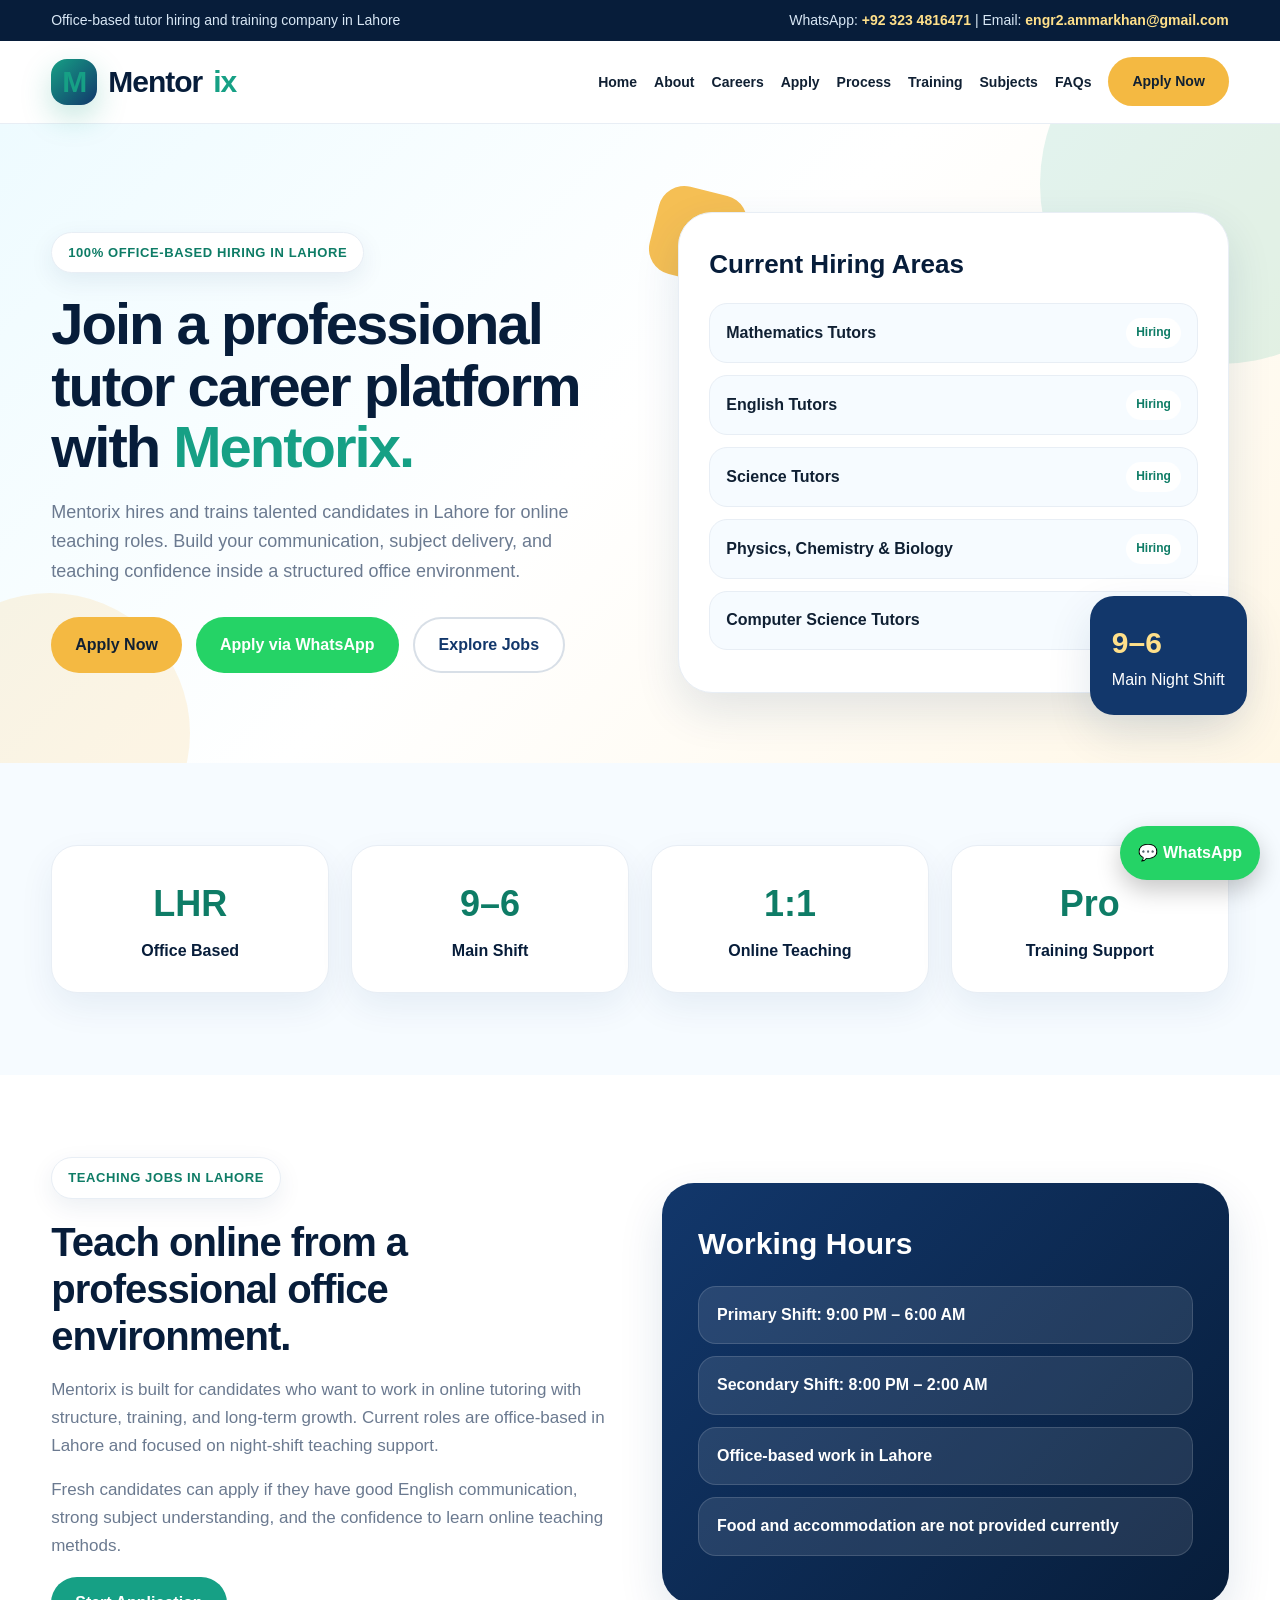
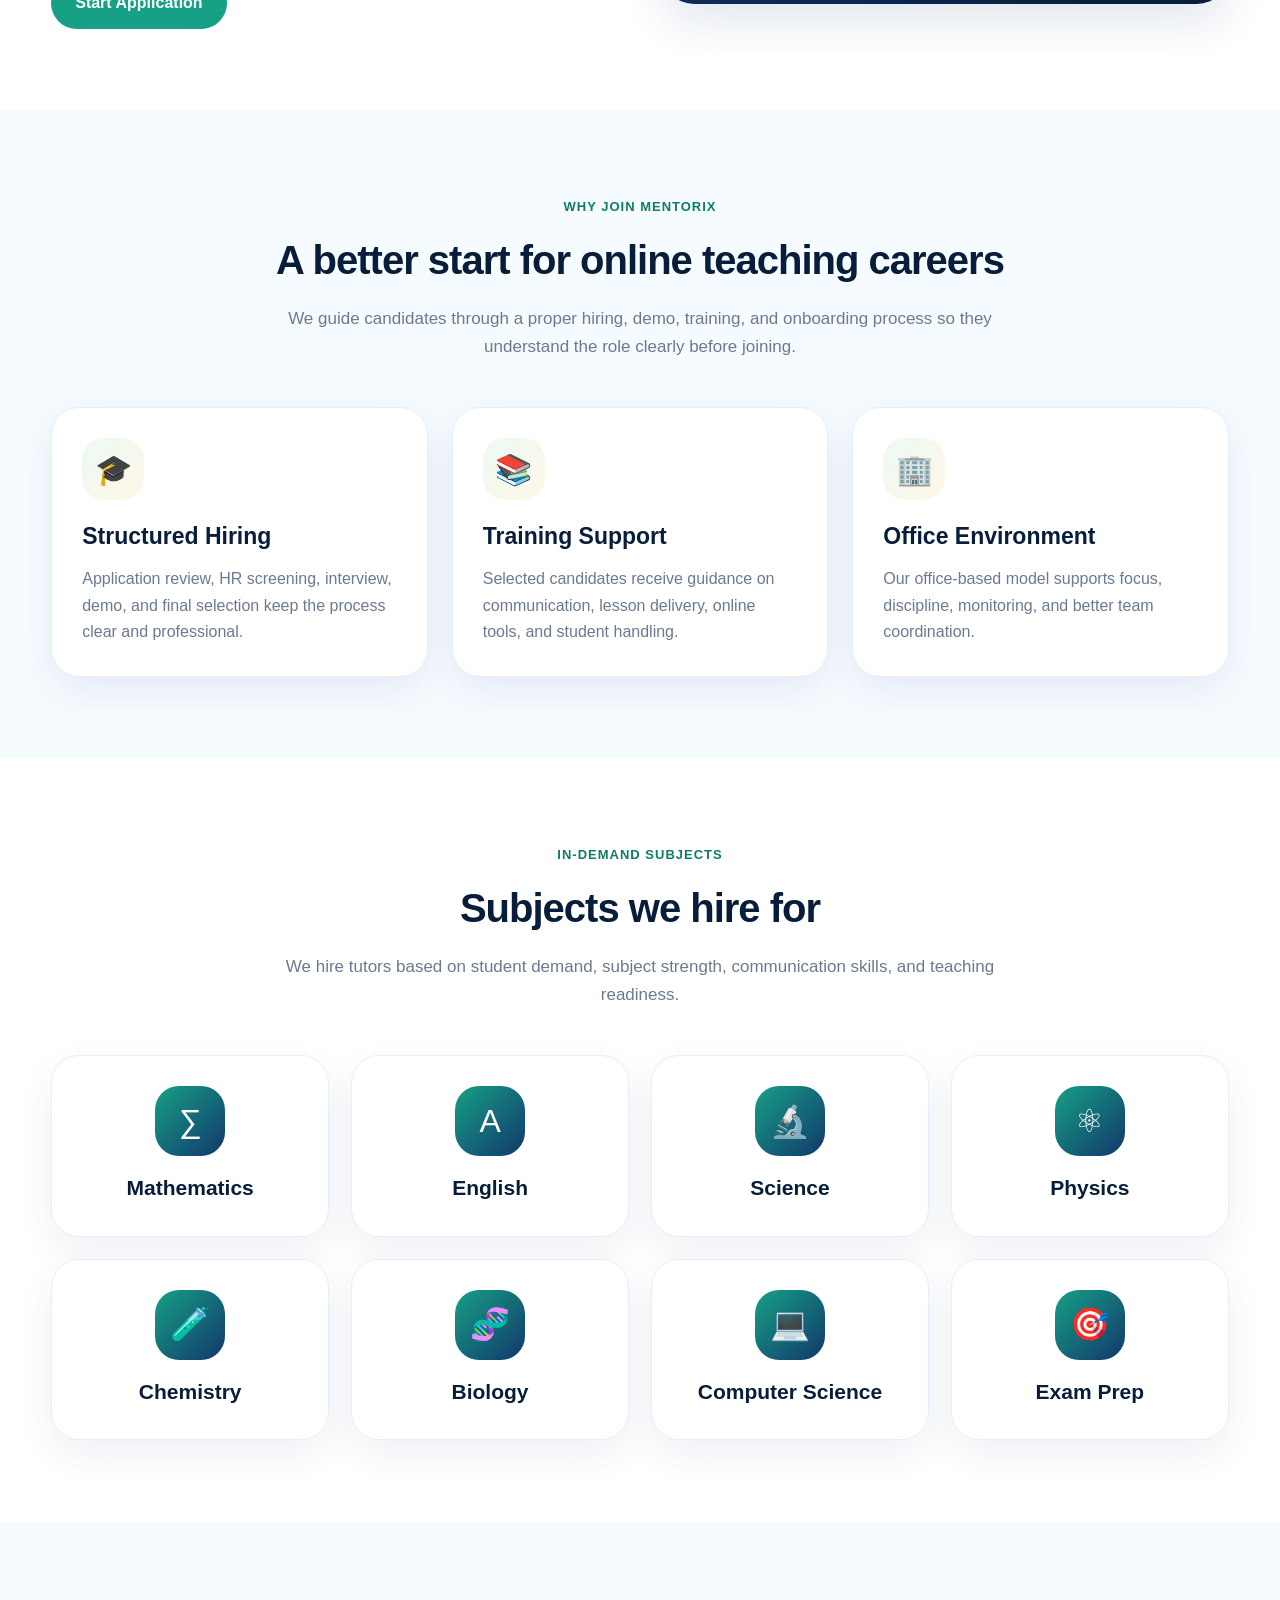
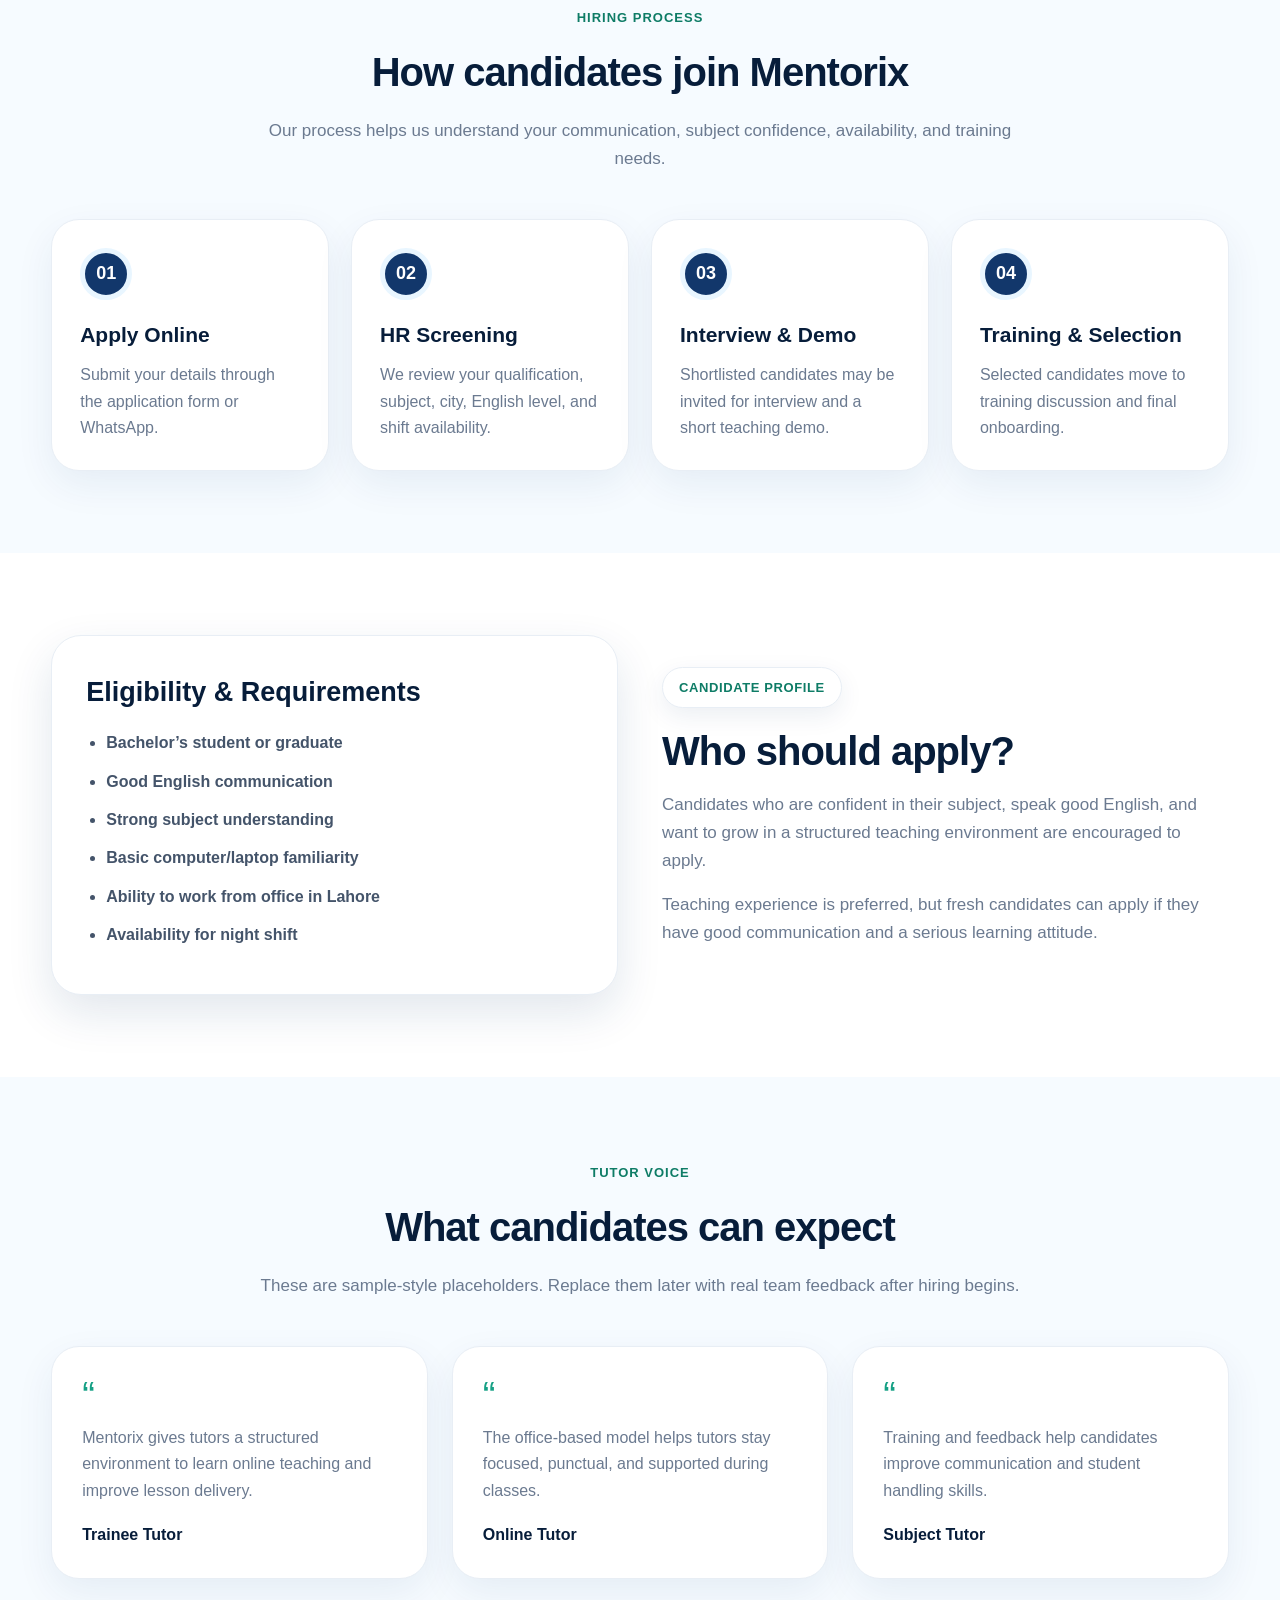
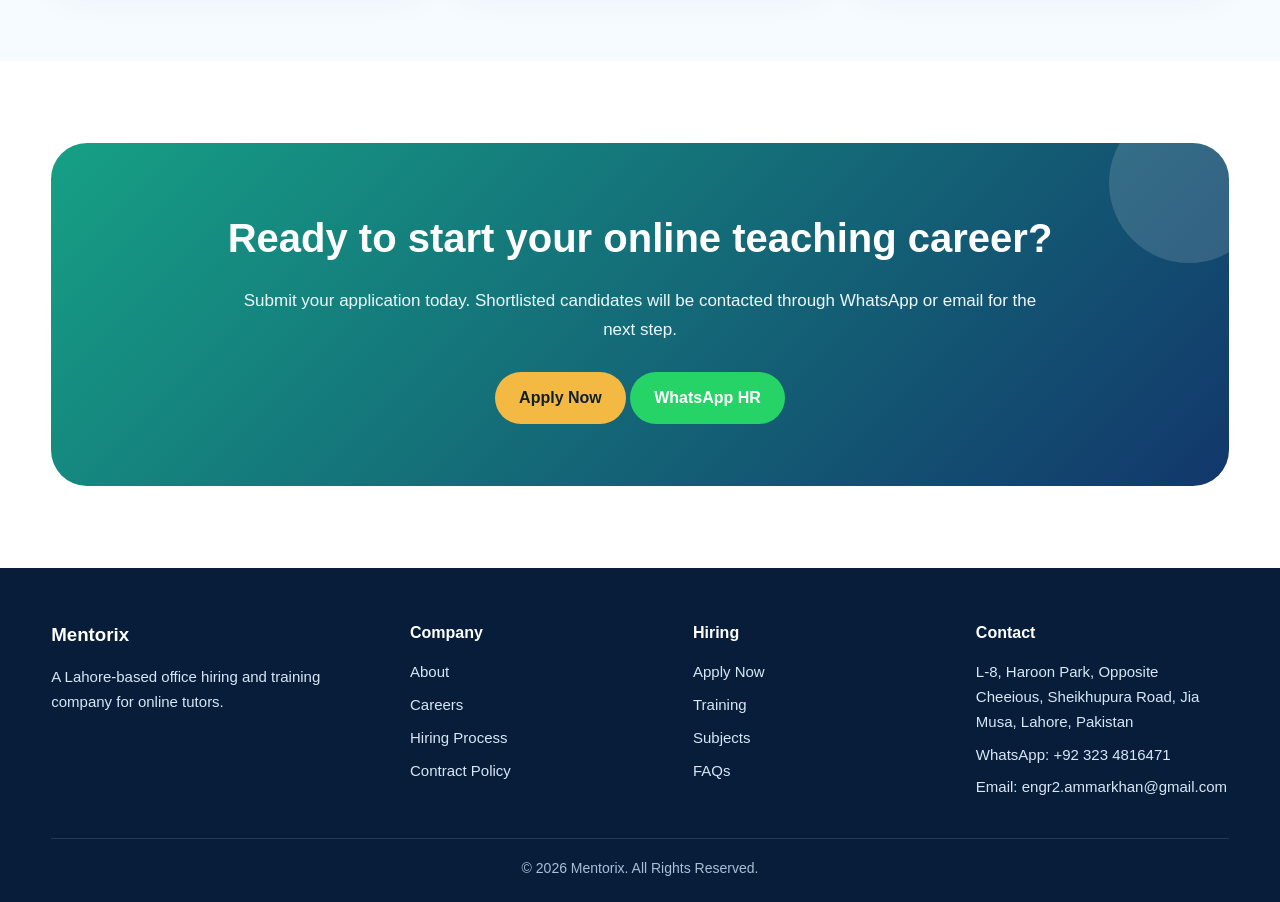
==== commit 6ed60d2d: "Add files via upload" ====
--- a/index.html
+++ b/index.html
@@ -1,119 +1,66 @@
 <!DOCTYPE html>
 <html lang="en">
 <head>
-  <meta charset="UTF-8">
-  <meta name="viewport" content="width=device-width, initial-scale=1.0">
-  <title>Mentorix | Online Teaching Jobs in Lahore</title>
-  <meta name="description" content="Mentorix is a Lahore-based tutor hiring and training company for office-based online teaching roles.">
+  <meta charset="UTF-8"><meta name="viewport" content="width=device-width, initial-scale=1.0">
+  <title>Mentorix | Teaching Jobs in Lahore</title><meta name="description" content="Office-based online tutor hiring and training company in Lahore.">
   <link rel="stylesheet" href="style.css">
 </head>
 <body>
-  <div class="topbar">
-    <div class="container">
-      <span>Office-based tutor hiring and training company in Lahore</span>
-      <span>Lahore, Pakistan | WhatsApp: <a href="https://wa.me/923234816471" target="_blank">+92 323 4816471</a> | Email: <a href="mailto:engr2.ammarkhan@gmail.com">engr2.ammarkhan@gmail.com</a></span>
-    </div>
-  </div>
-
-  <header>
-    <div class="container navbar">
-      <a href="index.html" class="logo"><span class="logo-mark">M</span> Mentor<span class="gold">ix</span></a>
-      <nav>
-        <ul><li><a href="index.html">Home</a></li><li><a href="about.html">About</a></li><li><a href="careers.html">Careers</a></li><li><a href="apply.html">Apply</a></li><li><a href="hiring-process.html">Process</a></li><li><a href="training.html">Training</a></li><li><a href="subjects.html">Subjects</a></li><li><a href="contract-policy.html">Policy</a></li><li><a href="faqs.html">FAQs</a></li><li><a class="btn" href="apply.html">Apply Now</a></li></ul>
-      </nav>
-    </div>
-  </header>
-
+  <div class="top-strip"><div class="container"><span>Office-based tutor hiring and training company in Lahore</span><span>WhatsApp: <a href="https://wa.me/923234816471" target="_blank">+92 323 4816471</a> | Email: <a href="mailto:engr2.ammarkhan@gmail.com">engr2.ammarkhan@gmail.com</a></span></div></div>
+  <header><div class="container navbar"><a href="index.html" class="logo"><span class="logo-mark">M</span> Mentor<span>ix</span></a><nav><ul><li><a href="index.html">Home</a></li><li><a href="about.html">About</a></li><li><a href="careers.html">Careers</a></li><li><a href="apply.html">Apply</a></li><li><a href="hiring-process.html">Process</a></li><li><a href="training.html">Training</a></li><li><a href="subjects.html">Subjects</a></li><li><a href="faqs.html">FAQs</a></li><li><a class="btn yellow" href="apply.html">Apply Now</a></li></ul></nav></div></header>
   <main>
-    
 <section class="hero">
   <div class="container hero-grid">
     <div>
-      <span class="badge">Office-Based Tutor Hiring in Lahore</span>
-      <h1>Start your professional online teaching career with <span>Mentorix.</span></h1>
-      <p>Mentorix is a Lahore-based tutor hiring and training company focused on building skilled online tutors. We provide structured opportunities, training support, and a professional office environment for candidates who want to grow in online teaching.</p>
+      <span class="kicker">100% Office-Based Hiring in Lahore</span>
+      <h1>Join a professional tutor career platform with <span>Mentorix.</span></h1>
+      <p>Mentorix hires and trains talented candidates in Lahore for online teaching roles. Build your communication, subject delivery, and teaching confidence inside a structured office environment.</p>
       <div class="hero-actions">
-        <a href="apply.html" class="btn">Apply Now</a>
-        <a href="https://wa.me/923234816471?text=Hello%20Mentorix%2C%20I%20want%20to%20apply%20as%20a%20tutor." target="_blank" class="btn whatsapp">Apply via WhatsApp</a>
-        <a href="careers.html" class="btn outline">View Careers</a>
+        <a href="apply.html" class="btn yellow">Apply Now</a>
+        <a href="https://wa.me/923234816471?text=Hello%20Mentorix%2C%20I%20want%20to%20apply%20as%20a%20tutor." class="btn whatsapp" target="_blank">Apply via WhatsApp</a>
+        <a href="careers.html" class="btn outline">Explore Jobs</a>
       </div>
     </div>
-    <div class="hero-panel">
-      <h3>We are hiring tutors for:</h3>
-      <div class="panel-list">
-        <div>📘 Mathematics</div>
-        <div>🗣️ English</div>
-        <div>🔬 General Science</div>
-        <div>🧪 Physics, Chemistry & Biology</div>
-        <div>💻 Computer Science</div>
+    <div class="hero-visual">
+      <div class="shape-dot"></div>
+      <div class="visual-card">
+        <h3>Current Hiring Areas</h3>
+        <div class="job-pill">Mathematics Tutors <span>Hiring</span></div>
+        <div class="job-pill">English Tutors <span>Hiring</span></div>
+        <div class="job-pill">Science Tutors <span>Hiring</span></div>
+        <div class="job-pill">Physics, Chemistry & Biology <span>Hiring</span></div>
+        <div class="job-pill">Computer Science Tutors <span>Hiring</span></div>
       </div>
-    </div>
-  </div>
-</section>
-
-    
-<section class="light">
-  <div class="container grid-4">
-    <div class="stat"><h3>LHR</h3><p>Office-Based in Lahore</p></div>
-    <div class="stat"><h3>9–6</h3><p>Main Night Shift</p></div>
-    <div class="stat"><h3>1:1</h3><p>Online Teaching Model</p></div>
-    <div class="stat"><h3>Pro</h3><p>Training & Growth</p></div>
-  </div>
-</section>
-
-<section>
-  <div class="container">
-    <div class="section-title">
-      <span>Hiring Areas</span>
-      <h2>Subjects we are hiring for</h2>
-      <p>We are hiring tutors for school-level and exam-focused online teaching roles. Candidates should have strong subject understanding and good communication skills.</p>
-    </div>
-    <div class="grid-4">
-      <div class="subject-box">Mathematics</div>
-      <div class="subject-box">English</div>
-      <div class="subject-box">General Science</div>
-      <div class="subject-box">Physics</div>
-      <div class="subject-box">Chemistry</div>
-      <div class="subject-box">Biology</div>
-      <div class="subject-box">Computer Science</div>
-      <div class="subject-box">Exam Preparation</div>
+      <div class="float-stat"><strong>9–6</strong>Main Night Shift</div>
     </div>
   </div>
 </section>
 
 <section class="light">
-  <div class="container">
-    <div class="section-title">
-      <span>Why Mentorix</span>
-      <h2>Why join Mentorix?</h2>
-      <p>Mentorix is designed for candidates who want a professional teaching environment, training support, and a clear path to improve in online tutoring.</p>
-    </div>
-    <div class="grid-3">
-      <div class="card"><div class="icon">🎓</div><h3>Structured Hiring Process</h3><p>We follow a proper process including application review, screening, interview, demo, and onboarding so candidates understand their role clearly.</p></div>
-      <div class="card"><div class="icon">📚</div><h3>Training Support</h3><p>Selected candidates receive guidance on lesson delivery, communication, student handling, and online teaching methods.</p></div>
-      <div class="card"><div class="icon">🏢</div><h3>Professional Work Environment</h3><p>Our office-based setup helps tutors work in a focused environment with support, monitoring, and better discipline.</p></div>
-    </div>
+  <div class="container grid-4">
+    <div class="stat-box"><h3>LHR</h3><p>Office Based</p></div>
+    <div class="stat-box"><h3>9–6</h3><p>Main Shift</p></div>
+    <div class="stat-box"><h3>1:1</h3><p>Online Teaching</p></div>
+    <div class="stat-box"><h3>Pro</h3><p>Training Support</p></div>
   </div>
 </section>
 
 <section>
   <div class="container two-col">
     <div class="content">
-      <span class="badge">Candidate Profile</span>
-      <h2>Who should apply?</h2>
-      <p>Mentorix is suitable for candidates who are confident in their subject knowledge and want to work in a structured teaching environment.</p>
-      <p>Fresh candidates can apply if they have good communication, strong subject understanding, and willingness to learn online teaching methods.</p>
-      <a href="apply.html" class="btn dark">Start Application</a>
+      <span class="kicker">Teaching Jobs in Lahore</span>
+      <h2>Teach online from a professional office environment.</h2>
+      <p>Mentorix is built for candidates who want to work in online tutoring with structure, training, and long-term growth. Current roles are office-based in Lahore and focused on night-shift teaching support.</p>
+      <p>Fresh candidates can apply if they have good English communication, strong subject understanding, and the confidence to learn online teaching methods.</p>
+      <a href="apply.html" class="btn">Start Application</a>
     </div>
-    <div class="list-box">
-      <h3>Ideal candidates</h3>
+    <div class="shift-card">
+      <h3>Working Hours</h3>
       <ul>
-        <li>Good understanding of their subject</li>
-        <li>Good English communication</li>
-        <li>Responsible and punctual</li>
-        <li>Comfortable working in night shift</li>
-        <li>Interested in long-term teaching work</li>
-        <li>Basic computer/laptop understanding</li>
+        <li>Primary Shift: 9:00 PM – 6:00 AM</li>
+        <li>Secondary Shift: 8:00 PM – 2:00 AM</li>
+        <li>Office-based work in Lahore</li>
+        <li>Food and accommodation are not provided currently</li>
       </ul>
     </div>
   </div>
@@ -121,56 +68,72 @@
 
 <section class="light">
   <div class="container">
-    <div class="section-title">
-      <span>Hiring Process</span>
-      <h2>Our hiring process</h2>
-      <p>Our process is simple and professional. It helps us understand each applicant’s communication, subject confidence, and suitability for online teaching.</p>
-    </div>
-    <div class="grid-4">
-      <div class="card"><div class="step">1</div><h3>Application Submission</h3><p>Submit your information through the application form or WhatsApp.</p></div>
-      <div class="card"><div class="step">2</div><h3>Initial Screening</h3><p>Our HR team reviews your education, subject, city, English level, and shift availability.</p></div>
-      <div class="card"><div class="step">3</div><h3>Interview & Demo</h3><p>Shortlisted candidates may be invited for an interview and a short teaching demo.</p></div>
-      <div class="card"><div class="step">4</div><h3>Training & Selection</h3><p>Selected candidates move to training, joining discussion, and final selection process.</p></div>
+    <div class="section-title"><span class="label">Why Join Mentorix</span><h2>A better start for online teaching careers</h2><p>We guide candidates through a proper hiring, demo, training, and onboarding process so they understand the role clearly before joining.</p></div>
+    <div class="grid-3">
+      <div class="card"><div class="icon">🎓</div><h3>Structured Hiring</h3><p>Application review, HR screening, interview, demo, and final selection keep the process clear and professional.</p></div>
+      <div class="card"><div class="icon">📚</div><h3>Training Support</h3><p>Selected candidates receive guidance on communication, lesson delivery, online tools, and student handling.</p></div>
+      <div class="card"><div class="icon">🏢</div><h3>Office Environment</h3><p>Our office-based model supports focus, discipline, monitoring, and better team coordination.</p></div>
     </div>
   </div>
 </section>
 
 <section>
   <div class="container">
-    <div class="section-title">
-      <span>Benefits</span>
-      <h2>What you get at Mentorix</h2>
-      <p>Mentorix gives tutors a professional start in online teaching with training, structure, and long-term career development.</p>
-    </div>
-    <div class="grid-3">
-      <div class="card"><div class="icon">🌍</div><h3>International Teaching Exposure</h3><p>Opportunity to teach students online and understand international teaching expectations.</p></div>
-      <div class="card"><div class="icon">📈</div><h3>Skill Improvement</h3><p>Improve communication, lesson planning, classroom control, and student handling.</p></div>
-      <div class="card"><div class="icon">🤝</div><h3>Clear Work Structure</h3><p>Work with proper shift timing, role expectations, training guidance, and team support.</p></div>
+    <div class="section-title"><span class="label">In-Demand Subjects</span><h2>Subjects we hire for</h2><p>We hire tutors based on student demand, subject strength, communication skills, and teaching readiness.</p></div>
+    <div class="grid-4">
+      <div class="subject-card"><div class="subject-icon">∑</div><h3>Mathematics</h3></div>
+      <div class="subject-card"><div class="subject-icon">A</div><h3>English</h3></div>
+      <div class="subject-card"><div class="subject-icon">🔬</div><h3>Science</h3></div>
+      <div class="subject-card"><div class="subject-icon">⚛</div><h3>Physics</h3></div>
+      <div class="subject-card"><div class="subject-icon">🧪</div><h3>Chemistry</h3></div>
+      <div class="subject-card"><div class="subject-icon">🧬</div><h3>Biology</h3></div>
+      <div class="subject-card"><div class="subject-icon">💻</div><h3>Computer Science</h3></div>
+      <div class="subject-card"><div class="subject-icon">🎯</div><h3>Exam Prep</h3></div>
     </div>
   </div>
 </section>
 
 <section class="light">
+  <div class="container">
+    <div class="section-title"><span class="label">Hiring Process</span><h2>How candidates join Mentorix</h2><p>Our process helps us understand your communication, subject confidence, availability, and training needs.</p></div>
+    <div class="timeline">
+      <div class="step-card"><div class="step-num">01</div><h3>Apply Online</h3><p>Submit your details through the application form or WhatsApp.</p></div>
+      <div class="step-card"><div class="step-num">02</div><h3>HR Screening</h3><p>We review your qualification, subject, city, English level, and shift availability.</p></div>
+      <div class="step-card"><div class="step-num">03</div><h3>Interview & Demo</h3><p>Shortlisted candidates may be invited for interview and a short teaching demo.</p></div>
+      <div class="step-card"><div class="step-num">04</div><h3>Training & Selection</h3><p>Selected candidates move to training discussion and final onboarding.</p></div>
+    </div>
+  </div>
+</section>
+
+<section>
   <div class="container two-col">
-    <div class="list-box">
-      <h3>Basic requirements</h3>
+    <div class="list-panel">
+      <h3>Eligibility & Requirements</h3>
       <ul>
         <li>Bachelor’s student or graduate</li>
         <li>Good English communication</li>
-        <li>Strong command of selected subject</li>
-        <li>Basic computer/laptop understanding</li>
-        <li>Willingness to work from office in Lahore</li>
+        <li>Strong subject understanding</li>
+        <li>Basic computer/laptop familiarity</li>
+        <li>Ability to work from office in Lahore</li>
         <li>Availability for night shift</li>
       </ul>
     </div>
-    <div class="list-box">
-      <h3>Working hours</h3>
-      <ul>
-        <li><strong>Primary Shift:</strong> 9:00 PM – 6:00 AM</li>
-        <li><strong>Secondary Shift:</strong> 8:00 PM – 2:00 AM</li>
-        <li>All roles are currently office-based in Lahore.</li>
-        <li>Food and accommodation are not provided at the moment.</li>
-      </ul>
+    <div class="content">
+      <span class="kicker">Candidate Profile</span>
+      <h2>Who should apply?</h2>
+      <p>Candidates who are confident in their subject, speak good English, and want to grow in a structured teaching environment are encouraged to apply.</p>
+      <p>Teaching experience is preferred, but fresh candidates can apply if they have good communication and a serious learning attitude.</p>
+    </div>
+  </div>
+</section>
+
+<section class="light">
+  <div class="container">
+    <div class="section-title"><span class="label">Tutor Voice</span><h2>What candidates can expect</h2><p>These are sample-style placeholders. Replace them later with real team feedback after hiring begins.</p></div>
+    <div class="grid-3">
+      <div class="testimonial"><div class="quote">“</div><p>Mentorix gives tutors a structured environment to learn online teaching and improve lesson delivery.</p><h4>Trainee Tutor</h4></div>
+      <div class="testimonial"><div class="quote">“</div><p>The office-based model helps tutors stay focused, punctual, and supported during classes.</p><h4>Online Tutor</h4></div>
+      <div class="testimonial"><div class="quote">“</div><p>Training and feedback help candidates improve communication and student handling skills.</p><h4>Subject Tutor</h4></div>
     </div>
   </div>
 </section>
@@ -178,47 +141,15 @@
 <section>
   <div class="container">
     <div class="cta">
-      <h2>Ready to apply?</h2>
-      <p>Submit your application today and our HR team will review your profile. Shortlisted candidates will be contacted through WhatsApp or email.</p>
-      <a href="apply.html" class="btn">Apply Now</a>
+      <h2>Ready to start your online teaching career?</h2>
+      <p>Submit your application today. Shortlisted candidates will be contacted through WhatsApp or email for the next step.</p>
+      <a href="apply.html" class="btn yellow">Apply Now</a>
       <a href="https://wa.me/923234816471?text=Hello%20Mentorix%2C%20I%20want%20to%20apply%20as%20a%20tutor." target="_blank" class="btn whatsapp">WhatsApp HR</a>
     </div>
   </div>
 </section>
-
-  </main>
-
-  <footer>
-    <div class="container footer-grid">
-      <div>
-        <h3>Mentorix</h3>
-        <p>Mentorix is a Lahore-based tutor hiring and training company creating office-based online teaching opportunities for serious candidates.</p>
-      </div>
-      <div>
-        <h4>Company</h4>
-        <a href="about.html">About</a>
-        <a href="careers.html">Careers</a>
-        <a href="hiring-process.html">Hiring Process</a>
-        <a href="contract-policy.html">Contract Policy</a>
-      </div>
-      <div>
-        <h4>Hiring</h4>
-        <a href="apply.html">Apply Now</a>
-        <a href="training.html">Training</a>
-        <a href="subjects.html">Subjects</a>
-        <a href="faqs.html">FAQs</a>
-      </div>
-      <div>
-        <h4>Contact</h4>
-        <p>L-8, Haroon Park, Opposite Cheeious, Sheikhupura Road, Jia Musa, Lahore, Pakistan</p>
-        <a href="https://wa.me/923234816471" target="_blank">WhatsApp: +92 323 4816471</a>
-        <a href="mailto:engr2.ammarkhan@gmail.com">Email: engr2.ammarkhan@gmail.com</a>
-      </div>
-    </div>
-    <div class="container copyright">© 2026 Mentorix. All Rights Reserved.</div>
-  </footer>
-
+</main>
+  <footer><div class="container footer-grid"><div><h3>Mentorix</h3><p>A Lahore-based office hiring and training company for online tutors.</p></div><div><h4>Company</h4><a href="about.html">About</a><a href="careers.html">Careers</a><a href="hiring-process.html">Hiring Process</a><a href="contract-policy.html">Contract Policy</a></div><div><h4>Hiring</h4><a href="apply.html">Apply Now</a><a href="training.html">Training</a><a href="subjects.html">Subjects</a><a href="faqs.html">FAQs</a></div><div><h4>Contact</h4><p>L-8, Haroon Park, Opposite Cheeious, Sheikhupura Road, Jia Musa, Lahore, Pakistan</p><a href="https://wa.me/923234816471" target="_blank">WhatsApp: +92 323 4816471</a><a href="mailto:engr2.ammarkhan@gmail.com">Email: engr2.ammarkhan@gmail.com</a></div></div><div class="container copyright">© 2026 Mentorix. All Rights Reserved.</div></footer>
   <a class="floating-whatsapp" href="https://wa.me/923234816471?text=Hello%20Mentorix%2C%20I%20want%20to%20apply%20as%20a%20tutor." target="_blank">💬 WhatsApp</a>
   
-</body>
-</html>+</body></html>
--- a/style.css
+++ b/style.css
@@ -1,101 +1,140 @@
 
 :root{
-  --midnight:#0b1220;
-  --navy:#111827;
-  --slate:#334155;
-  --muted:#64748b;
-  --line:#e5e7eb;
-  --soft:#f8fafc;
+  --green:#16a085;
+  --green-dark:#0e7c66;
+  --blue:#12376b;
+  --blue-dark:#071d3a;
+  --yellow:#f4b942;
+  --orange:#ff8a3d;
+  --ink:#102033;
+  --text:#44546a;
+  --muted:#6b7a90;
+  --line:#e8eef5;
+  --soft:#f6fbff;
   --white:#ffffff;
-  --gold:#c79a3b;
-  --gold-dark:#9f7625;
-  --cream:#fff8ea;
-  --success:#25D366;
+  --shadow:0 18px 45px rgba(18,55,107,.12);
 }
 *{margin:0;padding:0;box-sizing:border-box}
 html{scroll-behavior:smooth}
-body{font-family:Arial,Helvetica,sans-serif;color:var(--slate);background:var(--white);line-height:1.65}
+body{font-family:Arial,Helvetica,sans-serif;color:var(--text);background:#fff;line-height:1.65}
 a{text-decoration:none;color:inherit}
 .container{width:92%;max-width:1180px;margin:auto}
-.topbar{background:var(--midnight);color:#cbd5e1;font-size:14px;padding:8px 0}
-.topbar .container{display:flex;justify-content:space-between;gap:20px;flex-wrap:wrap}
-.topbar a{color:#f7d88a;font-weight:800}
+.top-strip{background:var(--blue-dark);color:#d8e7f5;font-size:14px;padding:9px 0}
+.top-strip .container{display:flex;justify-content:space-between;gap:16px;flex-wrap:wrap}
+.top-strip a{color:#ffe08a;font-weight:800}
 header{background:rgba(255,255,255,.97);border-bottom:1px solid var(--line);position:sticky;top:0;z-index:1000;backdrop-filter:blur(10px)}
-.navbar{display:flex;align-items:center;justify-content:space-between;padding:15px 0}
-.logo{display:flex;align-items:center;gap:10px;font-size:28px;font-weight:900;color:var(--midnight);letter-spacing:-.8px}
-.logo-mark{width:42px;height:42px;border-radius:12px;background:linear-gradient(135deg,var(--midnight),var(--gold));color:white;display:inline-flex;align-items:center;justify-content:center;font-weight:900;box-shadow:0 12px 28px rgba(11,18,32,.18)}
-.logo .gold{color:var(--gold)}
+.navbar{display:flex;align-items:center;justify-content:space-between;padding:16px 0}
+.logo{display:flex;align-items:center;gap:11px;font-size:30px;font-weight:900;color:var(--blue-dark);letter-spacing:-1px}
+.logo-mark{width:46px;height:46px;border-radius:16px;background:linear-gradient(135deg,var(--green),var(--blue));color:white;display:flex;align-items:center;justify-content:center;font-weight:900;box-shadow:0 12px 30px rgba(22,160,133,.25)}
+.logo span{color:var(--green)}
 nav ul{display:flex;align-items:center;gap:17px;list-style:none}
-nav a{font-size:14px;font-weight:800;color:var(--navy)}
-nav a:hover{color:var(--gold-dark)}
-.btn{display:inline-block;background:var(--gold);color:var(--midnight);padding:13px 24px;border-radius:999px;font-weight:900;border:0;cursor:pointer;transition:.25s}
-.btn:hover{background:var(--gold-dark);color:white;transform:translateY(-2px)}
-.btn.dark{background:var(--midnight);color:white}
-.btn.dark:hover{background:var(--navy)}
-.btn.outline{background:transparent;border:2px solid var(--gold);color:white}
-.btn.outline:hover{background:var(--gold);color:var(--midnight)}
-.btn.whatsapp{background:var(--success);color:white}
-.btn.whatsapp:hover{background:#1ebe5d;color:white}
-.hero{background:linear-gradient(135deg,rgba(11,18,32,.96),rgba(17,24,39,.92)),radial-gradient(circle at 80% 15%,rgba(199,154,59,.35),transparent 35%);color:white;padding:94px 0}
-.hero-grid{display:grid;grid-template-columns:1.05fr .95fr;gap:48px;align-items:center}
-.badge{display:inline-block;background:rgba(199,154,59,.15);border:1px solid rgba(199,154,59,.35);color:#f7d88a;padding:8px 15px;border-radius:999px;font-size:13px;font-weight:900;text-transform:uppercase;letter-spacing:.8px;margin-bottom:18px}
-.hero h1{font-size:56px;line-height:1.08;margin-bottom:20px;letter-spacing:-1.8px}
-.hero h1 span{color:#f7d88a}
-.hero p{color:#d1d5db;font-size:18px;max-width:680px;margin-bottom:30px}
-.hero-actions{display:flex;gap:15px;flex-wrap:wrap}
-.hero-panel{background:rgba(255,255,255,.08);border:1px solid rgba(255,255,255,.14);border-radius:28px;padding:32px;box-shadow:0 30px 70px rgba(0,0,0,.25)}
-.hero-panel h3{font-size:26px;margin-bottom:18px}
-.panel-list{display:grid;gap:13px}
-.panel-list div{background:rgba(255,255,255,.09);border-left:4px solid var(--gold);padding:14px 16px;border-radius:14px;color:#f8fafc;font-weight:800}
+nav a{font-size:14px;font-weight:800;color:var(--ink)}
+nav a:hover{color:var(--green-dark)}
+.btn{display:inline-flex;align-items:center;justify-content:center;gap:8px;background:var(--green);color:white;padding:13px 24px;border-radius:999px;font-weight:900;border:0;cursor:pointer;transition:.25s}
+.btn:hover{background:var(--green-dark);transform:translateY(-2px);color:white}
+.btn.yellow{background:var(--yellow);color:#102033}
+.btn.yellow:hover{background:#e3a72f;color:#102033}
+.btn.outline{background:white;color:var(--blue);border:2px solid rgba(18,55,107,.16)}
+.btn.outline:hover{border-color:var(--green);color:var(--green-dark)}
+.btn.whatsapp{background:#25D366;color:white}
+.hero{position:relative;overflow:hidden;background:linear-gradient(135deg,#eefbff 0%,#fff 48%,#fff7e6 100%);padding:88px 0 70px}
+.hero:before{content:"";position:absolute;right:-120px;top:-120px;width:360px;height:360px;background:rgba(22,160,133,.12);border-radius:50%}
+.hero:after{content:"";position:absolute;left:-90px;bottom:-110px;width:280px;height:280px;background:rgba(244,185,66,.14);border-radius:50%}
+.hero-grid{position:relative;z-index:1;display:grid;grid-template-columns:1.02fr .98fr;gap:54px;align-items:center}
+.kicker{display:inline-flex;gap:8px;align-items:center;background:white;border:1px solid var(--line);box-shadow:0 8px 24px rgba(18,55,107,.08);color:var(--green-dark);border-radius:999px;padding:9px 16px;font-size:13px;font-weight:900;text-transform:uppercase;letter-spacing:.6px;margin-bottom:20px}
+.hero h1{font-size:58px;line-height:1.06;color:var(--blue-dark);letter-spacing:-2px;margin-bottom:20px}
+.hero h1 span{color:var(--green)}
+.hero p{font-size:18px;color:var(--muted);max-width:670px;margin-bottom:30px}
+.hero-actions{display:flex;gap:14px;flex-wrap:wrap}
+.hero-visual{position:relative}
+.visual-card{background:white;border:1px solid var(--line);border-radius:34px;padding:30px;box-shadow:var(--shadow);position:relative;z-index:2}
+.visual-card h3{color:var(--blue-dark);font-size:26px;margin-bottom:18px}
+.job-pill{display:flex;align-items:center;justify-content:space-between;gap:12px;background:var(--soft);border:1px solid var(--line);padding:14px 16px;border-radius:18px;margin-bottom:12px;font-weight:900;color:var(--ink)}
+.job-pill span{background:white;color:var(--green-dark);border-radius:999px;padding:5px 10px;font-size:12px}
+.float-stat{position:absolute;right:-18px;bottom:-22px;background:var(--blue);color:white;border-radius:24px;padding:22px;box-shadow:var(--shadow);z-index:3}
+.float-stat strong{display:block;font-size:30px;color:#ffe08a}
+.shape-dot{position:absolute;left:-25px;top:-22px;width:90px;height:90px;background:var(--yellow);border-radius:26px;transform:rotate(14deg);z-index:1;opacity:.9}
 section{padding:82px 0}
-.page-hero{background:linear-gradient(135deg,var(--midnight),#1f2937);color:white;padding:74px 0}
-.page-hero h1{font-size:46px;line-height:1.15;margin-bottom:14px}
-.page-hero p{color:#d1d5db;max-width:780px;font-size:18px}
+.page-hero{background:linear-gradient(135deg,var(--blue-dark),var(--blue));color:white;padding:74px 0;position:relative;overflow:hidden}
+.page-hero:after{content:"";position:absolute;right:-80px;top:-80px;width:260px;height:260px;border-radius:50%;background:rgba(22,160,133,.22)}
+.page-hero .container{position:relative;z-index:1}
+.page-hero h1{font-size:48px;line-height:1.15;margin-bottom:14px}
+.page-hero p{color:#dce9f6;max-width:800px;font-size:18px}
 .section-title{text-align:center;margin-bottom:46px}
-.section-title span{color:var(--gold-dark);font-weight:900;font-size:13px;text-transform:uppercase;letter-spacing:1px}
-.section-title h2{font-size:38px;color:var(--midnight);margin:8px 0 12px;letter-spacing:-.8px}
-.section-title p{max-width:780px;margin:auto;color:var(--muted);font-size:17px}
+.section-title .label{color:var(--green-dark);font-weight:900;font-size:13px;text-transform:uppercase;letter-spacing:1px}
+.section-title h2{font-size:40px;color:var(--blue-dark);margin:8px 0 12px;letter-spacing:-1px}
+.section-title p{max-width:790px;margin:auto;color:var(--muted);font-size:17px}
 .light{background:var(--soft)}
 .grid-2{display:grid;grid-template-columns:repeat(2,1fr);gap:24px}
 .grid-3{display:grid;grid-template-columns:repeat(3,1fr);gap:24px}
 .grid-4{display:grid;grid-template-columns:repeat(4,1fr);gap:22px}
-.two-col{display:grid;grid-template-columns:1fr 1fr;gap:42px;align-items:center}
-.card{background:white;border:1px solid var(--line);border-radius:24px;padding:30px;box-shadow:0 16px 38px rgba(15,23,42,.06);transition:.25s}
-.card:hover{transform:translateY(-5px);box-shadow:0 24px 55px rgba(15,23,42,.1)}
-.icon{width:58px;height:58px;border-radius:18px;background:var(--cream);color:var(--gold-dark);display:flex;align-items:center;justify-content:center;font-size:28px;margin-bottom:18px}
-.card h3{font-size:22px;color:var(--midnight);margin-bottom:10px}
+.two-col{display:grid;grid-template-columns:1fr 1fr;gap:44px;align-items:center}
+.stat-box{background:white;border:1px solid var(--line);border-radius:26px;padding:28px;text-align:center;box-shadow:0 14px 35px rgba(18,55,107,.07)}
+.stat-box h3{font-size:36px;color:var(--green-dark);margin-bottom:4px}
+.stat-box p{font-weight:900;color:var(--blue-dark)}
+.card{background:white;border:1px solid var(--line);border-radius:28px;padding:30px;box-shadow:0 14px 38px rgba(18,55,107,.08);transition:.25s}
+.card:hover{transform:translateY(-6px);box-shadow:0 24px 60px rgba(18,55,107,.13)}
+.icon{width:62px;height:62px;border-radius:22px;background:linear-gradient(135deg,#eafaf5,#fff7e6);color:var(--green-dark);display:flex;align-items:center;justify-content:center;font-size:30px;margin-bottom:18px}
+.card h3{font-size:23px;color:var(--blue-dark);margin-bottom:10px}
 .card p,.card li{color:var(--muted)}
 .card ul{padding-left:18px;margin-top:12px}
 .card li{margin-bottom:8px}
-.content h2{font-size:38px;color:var(--midnight);line-height:1.2;margin-bottom:16px}
+.subject-card{text-align:center;background:white;border:1px solid var(--line);border-radius:28px;padding:30px;box-shadow:0 14px 38px rgba(18,55,107,.07);transition:.25s}
+.subject-card:hover{transform:translateY(-5px)}
+.subject-icon{width:70px;height:70px;margin:0 auto 15px;border-radius:24px;background:linear-gradient(135deg,var(--green),var(--blue));color:white;display:flex;align-items:center;justify-content:center;font-size:32px}
+.subject-card h3{color:var(--blue-dark);font-size:21px}
+.content h2{font-size:40px;color:var(--blue-dark);line-height:1.18;margin-bottom:16px;letter-spacing:-1px}
 .content p{color:var(--muted);font-size:17px;margin-bottom:16px}
-.list-box{background:white;border:1px solid var(--line);border-radius:26px;padding:32px;box-shadow:0 16px 38px rgba(15,23,42,.06)}
-.list-box h3{color:var(--midnight);font-size:26px;margin-bottom:16px}
-.list-box ul{padding-left:20px}
-.list-box li{margin-bottom:12px;font-weight:700;color:var(--slate)}
-.stat{background:white;border:1px solid var(--line);border-radius:22px;text-align:center;padding:26px}
-.stat h3{font-size:34px;color:var(--gold-dark);margin-bottom:6px}
-.stat p{font-weight:800;color:var(--navy)}
-.step{width:48px;height:48px;border-radius:50%;background:var(--midnight);color:white;display:flex;align-items:center;justify-content:center;font-weight:900;margin-bottom:18px}
-.subject-box{background:white;border:1px solid var(--line);border-radius:18px;padding:24px;text-align:center;font-weight:900;color:var(--midnight);box-shadow:0 10px 24px rgba(15,23,42,.04)}
-.form-wrap{display:grid;grid-template-columns:1fr 1fr;gap:34px;align-items:start}
-form,.info-box{background:white;border:1px solid var(--line);border-radius:26px;padding:34px;box-shadow:0 16px 38px rgba(15,23,42,.06)}
-form h3,.info-box h3{font-size:26px;color:var(--midnight);margin-bottom:16px}
+.list-panel{background:white;border:1px solid var(--line);border-radius:30px;padding:34px;box-shadow:var(--shadow)}
+.list-panel h3{color:var(--blue-dark);font-size:27px;margin-bottom:16px}
+.list-panel ul{padding-left:20px}
+.list-panel li{margin-bottom:12px;font-weight:800;color:var(--text)}
+.timeline{display:grid;grid-template-columns:repeat(4,1fr);gap:22px}
+.step-card{background:white;border:1px solid var(--line);border-radius:28px;padding:28px;box-shadow:0 14px 38px rgba(18,55,107,.07);position:relative}
+.step-num{width:52px;height:52px;background:var(--blue);color:white;border-radius:50%;display:flex;align-items:center;justify-content:center;font-size:18px;font-weight:900;margin-bottom:18px;border:5px solid #e9f6ff}
+.step-card h3{color:var(--blue-dark);font-size:21px;margin-bottom:10px}
+.step-card p{color:var(--muted)}
+.shift-card{background:linear-gradient(135deg,var(--blue),var(--blue-dark));color:white;border-radius:32px;padding:36px;box-shadow:var(--shadow)}
+.shift-card h3{font-size:30px;margin-bottom:18px}
+.shift-card ul{list-style:none}
+.shift-card li{background:rgba(255,255,255,.10);border:1px solid rgba(255,255,255,.14);border-radius:18px;padding:15px 18px;margin-bottom:12px;font-weight:800}
+.notice{background:#fff9e9;border:1px solid rgba(244,185,66,.45);border-radius:22px;padding:22px;color:var(--blue-dark);font-weight:800}
+.form-wrap{display:grid;grid-template-columns:.9fr 1.1fr;gap:34px;align-items:start}
+form,.info-box{background:white;border:1px solid var(--line);border-radius:30px;padding:34px;box-shadow:var(--shadow)}
+form h3,.info-box h3{font-size:27px;color:var(--blue-dark);margin-bottom:16px}
 .form-row{display:grid;grid-template-columns:1fr 1fr;gap:16px}
-input,select,textarea{width:100%;padding:14px 16px;border:1px solid #cbd5e1;border-radius:14px;margin-bottom:16px;font-size:15px;font-family:inherit;outline:none}
-input:focus,select:focus,textarea:focus{border-color:var(--gold);box-shadow:0 0 0 3px rgba(199,154,59,.15)}
-textarea{min-height:120px;resize:vertical}
+input,select,textarea{width:100%;padding:15px 16px;border:1px solid #cbd8e6;border-radius:16px;margin-bottom:16px;font-size:15px;font-family:inherit;outline:none}
+input:focus,select:focus,textarea:focus{border-color:var(--green);box-shadow:0 0 0 3px rgba(22,160,133,.14)}
+textarea{min-height:130px;resize:vertical}
 .form-actions{display:flex;gap:12px;flex-wrap:wrap;margin-top:6px}
-.cta{background:linear-gradient(135deg,var(--midnight),#1f2937);color:white;border-radius:34px;text-align:center;padding:58px 30px}
-.cta h2{font-size:38px;margin-bottom:16px}
-.cta p{max-width:780px;margin:0 auto 28px;color:#d1d5db;font-size:17px}
-.notice{background:var(--cream);border:1px solid rgba(199,154,59,.35);border-radius:22px;padding:24px;color:var(--navy);font-weight:700}
-.floating-whatsapp{position:fixed;right:20px;bottom:20px;background:var(--success);color:white;padding:14px 18px;border-radius:999px;font-weight:900;box-shadow:0 10px 25px rgba(0,0,0,.22);z-index:2000}
-footer{background:var(--midnight);color:#cbd5e1;padding:50px 0 20px}
+.testimonial{background:white;border:1px solid var(--line);border-radius:28px;padding:30px;box-shadow:0 14px 38px rgba(18,55,107,.07)}
+.quote{font-size:38px;color:var(--green);line-height:1}
+.testimonial p{color:var(--muted);margin:10px 0 18px}
+.testimonial h4{color:var(--blue-dark)}
+.cta{background:linear-gradient(135deg,var(--green),var(--blue));color:white;border-radius:36px;text-align:center;padding:62px 30px;position:relative;overflow:hidden}
+.cta:before{content:"";position:absolute;right:-40px;top:-40px;width:160px;height:160px;border-radius:50%;background:rgba(255,255,255,.14)}
+.cta h2{font-size:40px;margin-bottom:16px}
+.cta p{max-width:800px;margin:0 auto 28px;color:#edf8ff;font-size:17px}
+.floating-whatsapp{position:fixed;right:20px;bottom:20px;background:#25D366;color:white;padding:14px 18px;border-radius:999px;font-weight:900;box-shadow:0 10px 25px rgba(0,0,0,.22);z-index:2000}
+footer{background:var(--blue-dark);color:#d8e7f5;padding:52px 0 22px}
 .footer-grid{display:grid;grid-template-columns:1.3fr 1fr 1fr 1fr;gap:30px;margin-bottom:30px}
 footer h3,footer h4{color:white;margin-bottom:14px}
-footer p,footer a{display:block;color:#cbd5e1;font-size:15px;margin-bottom:8px}
-footer a:hover{color:#f7d88a}
-.copyright{border-top:1px solid rgba(255,255,255,.12);padding-top:18px;text-align:center;color:#94a3b8;font-size:14px}
-@media(max-width:980px){.hero-grid,.two-col,.form-wrap{grid-template-columns:1fr}.grid-3{grid-template-columns:repeat(2,1fr)}.grid-4,.footer-grid{grid-template-columns:repeat(2,1fr)}.hero h1{font-size:42px}}
-@media(max-width:720px){.topbar{display:none}nav ul{display:none}.hero{padding:70px 0}.hero h1{font-size:36px}.page-hero h1,.section-title h2,.content h2,.cta h2{font-size:30px}.grid-2,.grid-3,.grid-4,.footer-grid,.form-row{grid-template-columns:1fr}.hero-panel,form,.info-box,.list-box{padding:26px}.floating-whatsapp{right:14px;bottom:14px;padding:12px 15px}}
+footer p,footer a{display:block;color:#d8e7f5;font-size:15px;margin-bottom:8px}
+footer a:hover{color:#ffe08a}
+.copyright{border-top:1px solid rgba(255,255,255,.12);padding-top:18px;text-align:center;color:#aac0d7;font-size:14px}
+@media(max-width:1020px){
+  .hero-grid,.two-col,.form-wrap{grid-template-columns:1fr}
+  .grid-3{grid-template-columns:repeat(2,1fr)}
+  .grid-4,.timeline,.footer-grid{grid-template-columns:repeat(2,1fr)}
+  .hero h1{font-size:44px}
+}
+@media(max-width:760px){
+  .top-strip{display:none}
+  nav ul{display:none}
+  .hero{padding:66px 0}
+  .hero h1{font-size:36px}
+  .page-hero h1,.section-title h2,.content h2,.cta h2{font-size:30px}
+  .grid-2,.grid-3,.grid-4,.timeline,.footer-grid,.form-row{grid-template-columns:1fr}
+  .visual-card,form,.info-box,.list-panel{padding:26px}
+  .float-stat{position:static;margin-top:15px}
+}
